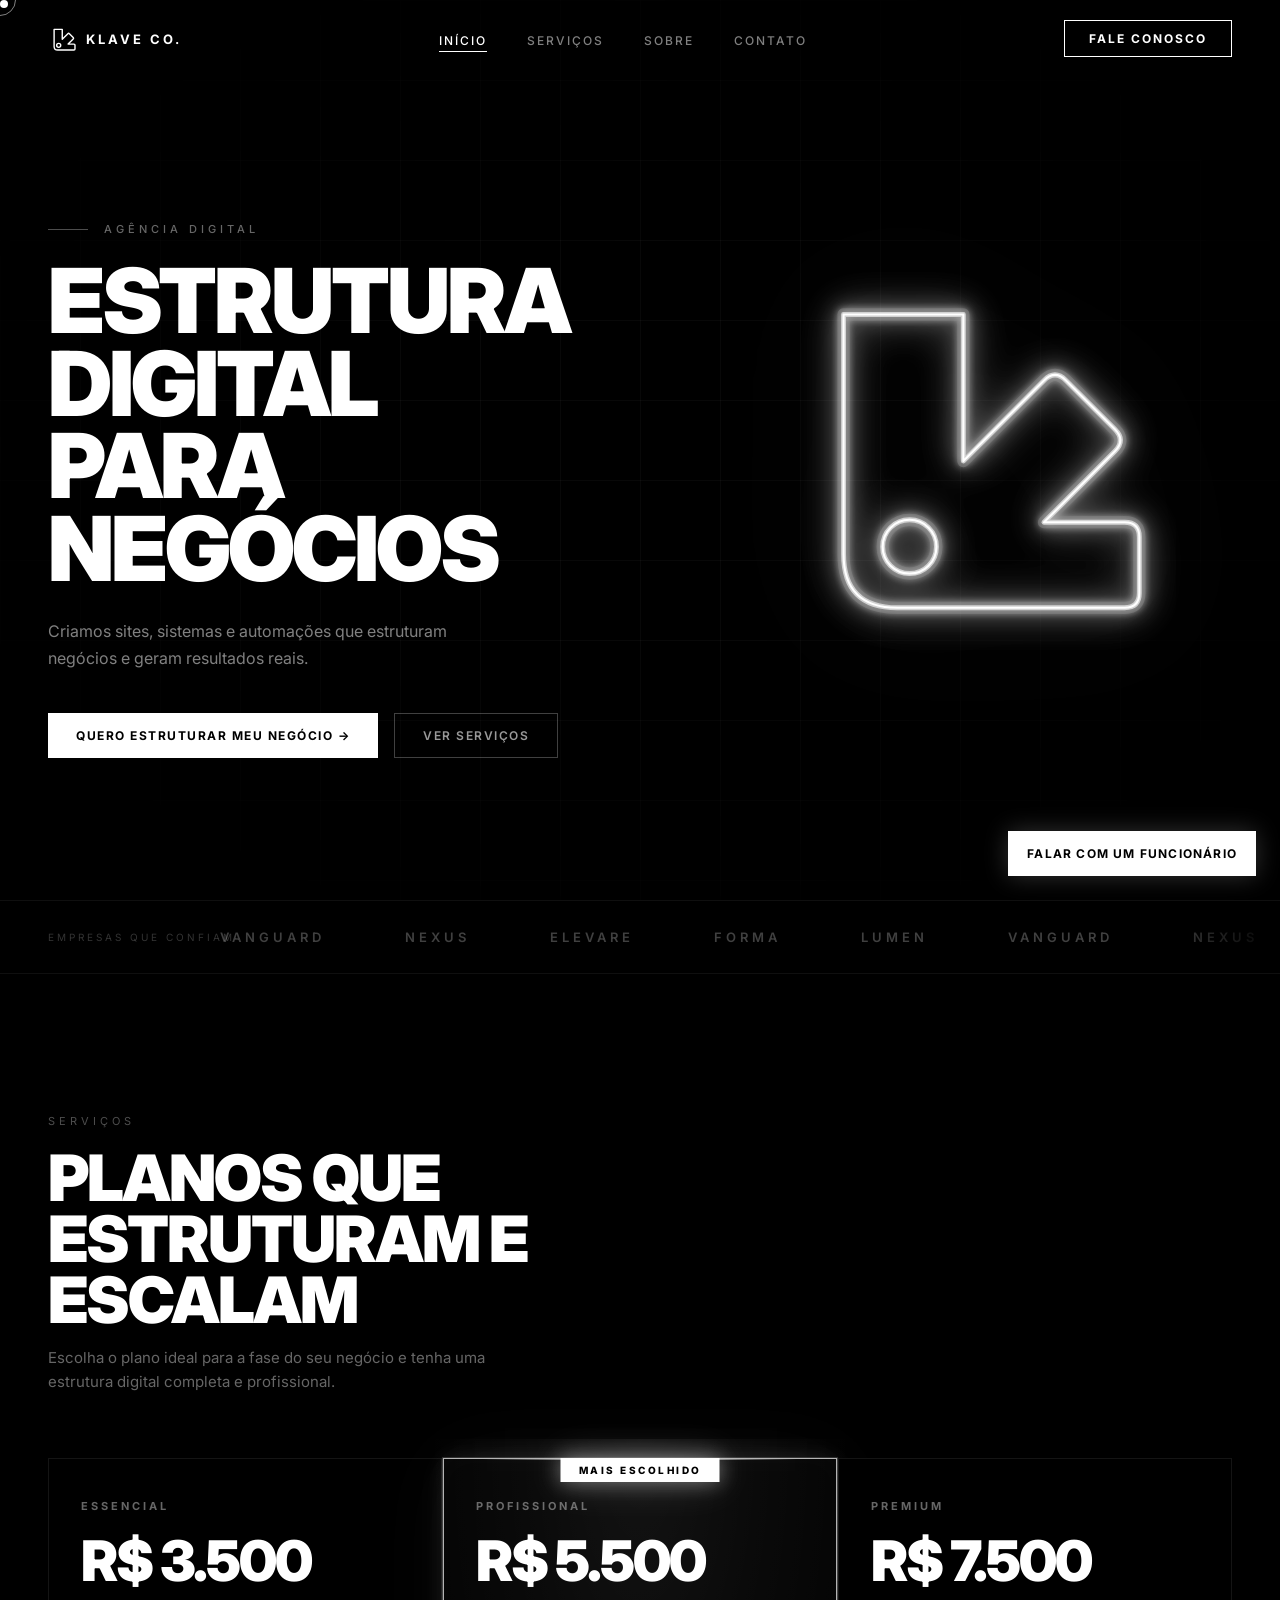
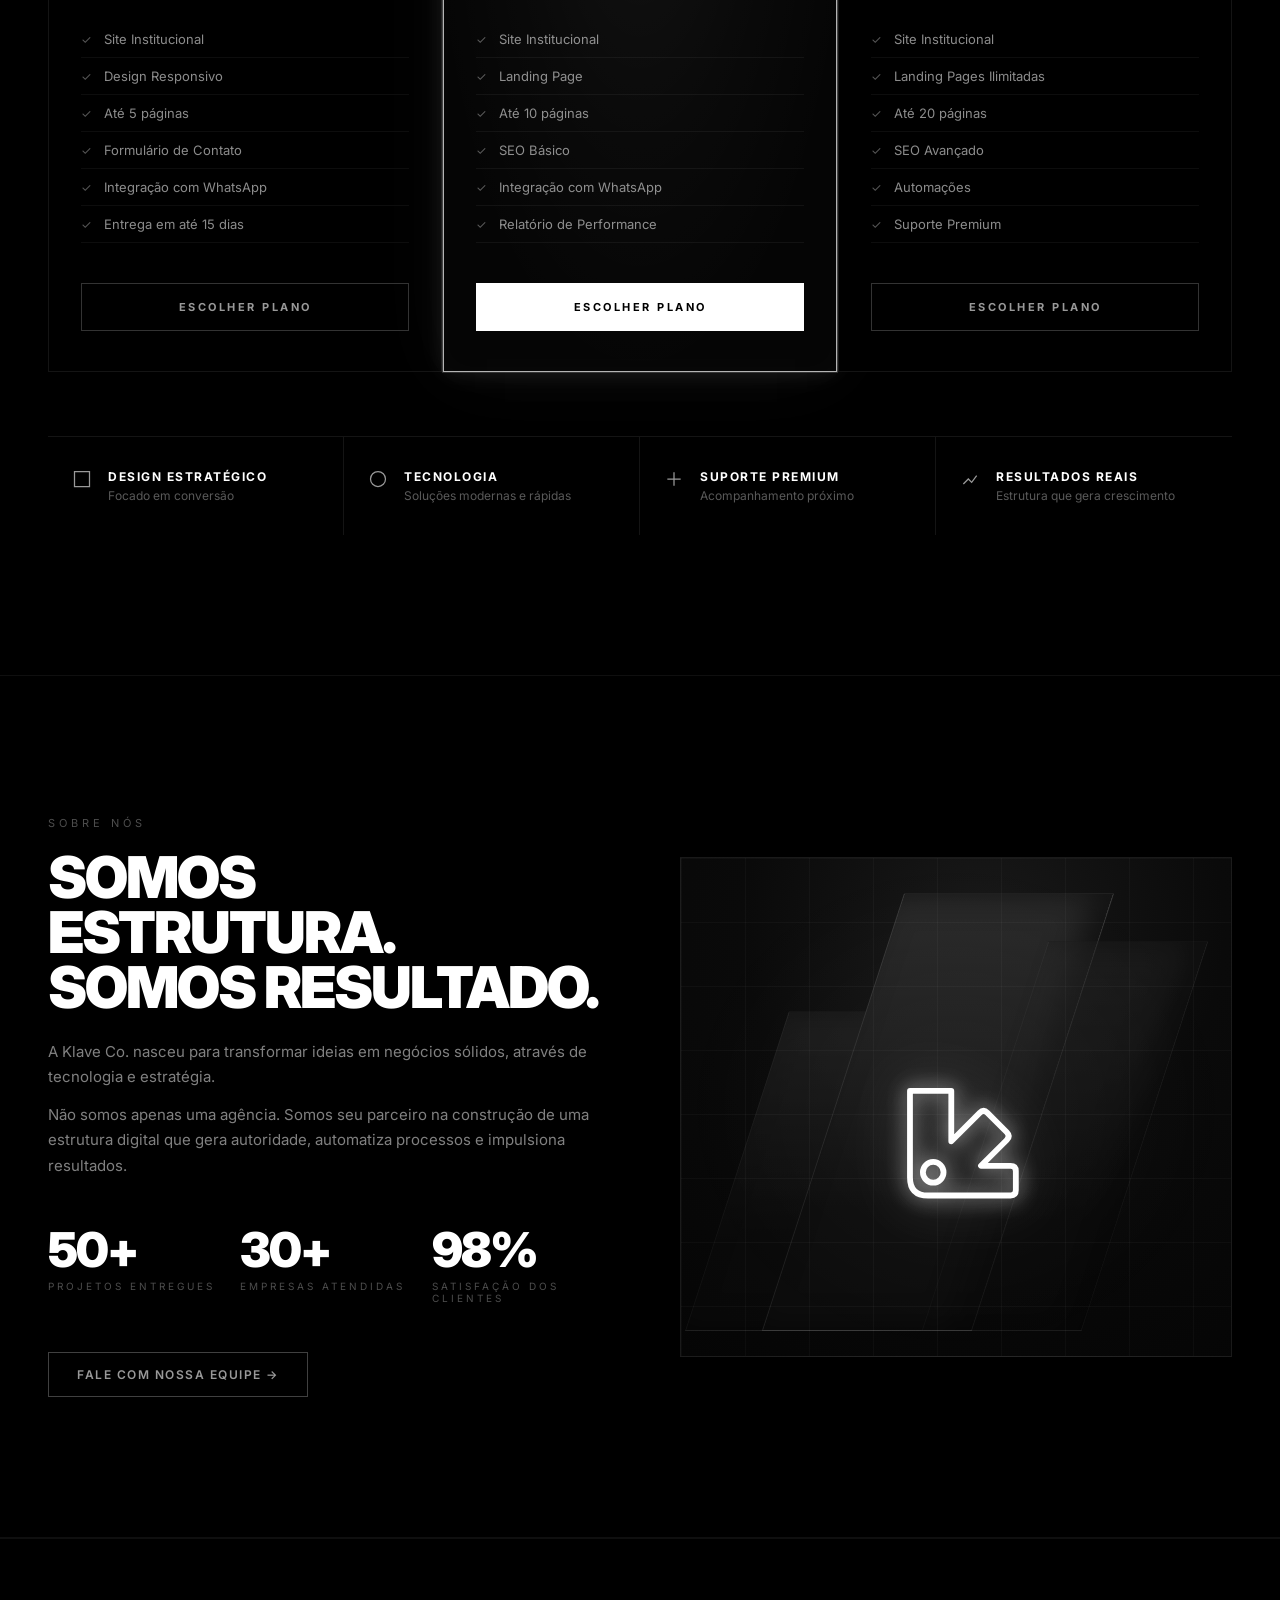
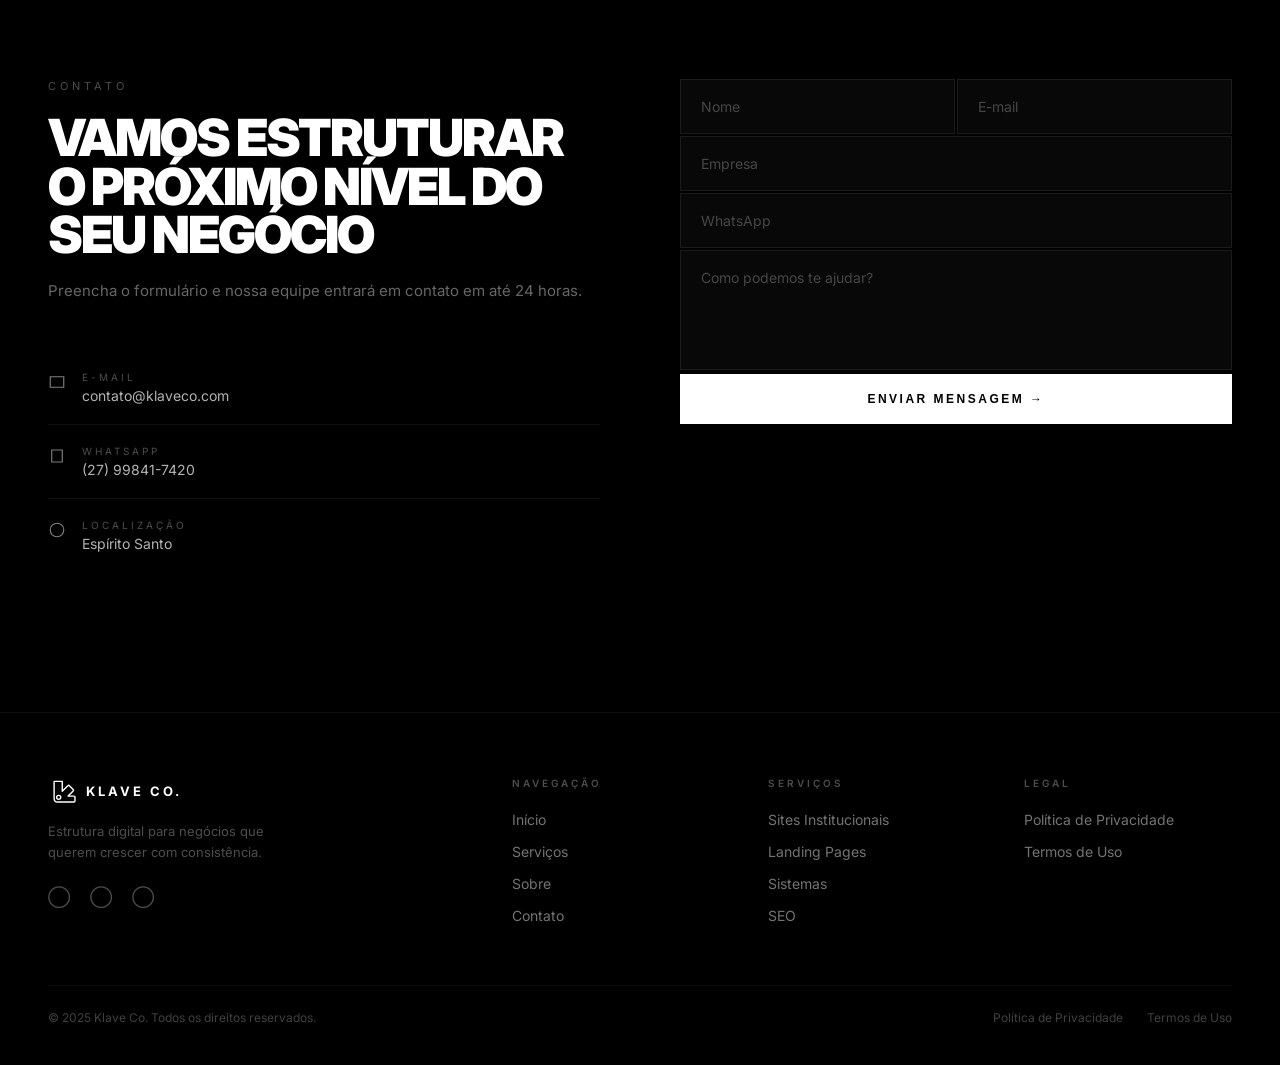
==== index.html @ 2ba4cd3a "feat: conectar formulario para envio real via formsubmit" ====
<!DOCTYPE html>
<html lang="pt-BR">
<head>
  <meta charset="UTF-8">
  <meta name="viewport" content="width=device-width, initial-scale=1.0">
  <title>Klave Co.</title>
  <link rel="preconnect" href="https://fonts.googleapis.com">
  <link rel="preconnect" href="https://fonts.gstatic.com" crossorigin>
  <link href="https://fonts.googleapis.com/css2?family=Inter:wght@400;500;600;700;900&family=Space+Grotesk:wght@400;500;700;900&display=swap" rel="stylesheet">
  <link rel="stylesheet" href="styles.css">
</head>
<body>
  <div class="cursor"></div>
  <div class="cursor-ring"></div>

  <nav>
    <a class="nav-logo" href="#inicio">
      <svg viewBox="0 0 220 220" aria-hidden="true">
        <path d="M48 34 H112 V112 L156 68 Q162 62 168 68 L198 98 Q204 104 198 110 L158 150 H204 Q212 150 212 158 V188 Q212 196 204 196 H76 Q48 196 48 168 Z" fill="none" stroke="currentColor" stroke-width="11" stroke-linejoin="round" stroke-linecap="round"/>
        <circle cx="84" cy="160" r="16" fill="none" stroke="currentColor" stroke-width="11"/>
      </svg>
      <span>KLAVE CO.</span>
    </a>
    <ul class="nav-links">
      <li><a href="#inicio" class="active">INÍCIO</a></li>
      <li><a href="#servicos">SERVIÇOS</a></li>
      <li><a href="#sobre">SOBRE</a></li>
      <li><a href="#contato">CONTATO</a></li>
    </ul>
    <a class="nav-cta" href="#contato">FALE CONOSCO</a>
  </nav>

  <section class="hero" id="inicio">
    <div class="hero-noise"></div>
    <div class="hero-grid"></div>
    <div class="hero-content">
      <div class="hero-left reveal-left">
        <div class="hero-label">
          <span class="label-line"></span>
          AGÊNCIA DIGITAL
        </div>
        <h1 class="hero-headline reveal d1">ESTRUTURA<br>DIGITAL PARA<br>NEGÓCIOS</h1>
        <p class="hero-sub">Criamos sites, sistemas e automações que estruturam negócios e geram resultados reais.</p>
        <div class="hero-btns reveal d2">
          <a href="#contato" class="btn-primary">QUERO ESTRUTURAR MEU NEGÓCIO →</a>
          <a href="#servicos" class="btn-outline">VER SERVIÇOS</a>
        </div>
      </div>
      <div class="hero-graphic reveal-right">
        <svg class="hero-svg" viewBox="0 0 360 400" aria-hidden="true">
          <defs>
            <filter id="glow-strong" x="-50%" y="-50%" width="200%" height="200%">
              <feGaussianBlur in="SourceGraphic" stdDeviation="3" result="blur1"/>
              <feGaussianBlur in="SourceGraphic" stdDeviation="8" result="blur2"/>
              <feGaussianBlur in="SourceGraphic" stdDeviation="16" result="blur3"/>
              <feMerge>
                <feMergeNode in="blur3"/>
                <feMergeNode in="blur2"/>
                <feMergeNode in="blur1"/>
                <feMergeNode in="SourceGraphic"/>
              </feMerge>
            </filter>
            <filter id="glow-soft" x="-50%" y="-50%" width="200%" height="200%">
              <feGaussianBlur in="SourceGraphic" stdDeviation="4" result="blur"/>
              <feMerge>
                <feMergeNode in="blur"/>
                <feMergeNode in="SourceGraphic"/>
              </feMerge>
            </filter>
          </defs>
          <g filter="url(#glow-strong)" opacity="0.35">
            <path d="M88 56 H186 V176 L252 110 Q261 101 270 110 L310 150 Q319 159 310 168 L252 226 H318 Q330 226 330 238 V284 Q330 296 318 296 H132 Q88 296 88 252 Z" fill="none" stroke="white" stroke-width="10" stroke-linejoin="round" stroke-linecap="round"/>
            <circle cx="142" cy="246" r="22" fill="none" stroke="white" stroke-width="10"/>
          </g>
          <g filter="url(#glow-soft)" opacity="0.72">
            <path d="M88 56 H186 V176 L252 110 Q261 101 270 110 L310 150 Q319 159 310 168 L252 226 H318 Q330 226 330 238 V284 Q330 296 318 296 H132 Q88 296 88 252 Z" fill="none" stroke="white" stroke-width="4" stroke-linejoin="round" stroke-linecap="round"/>
            <circle cx="142" cy="246" r="22" fill="none" stroke="white" stroke-width="4"/>
          </g>
          <g opacity="1">
            <path d="M88 56 H186 V176 L252 110 Q261 101 270 110 L310 150 Q319 159 310 168 L252 226 H318 Q330 226 330 238 V284 Q330 296 318 296 H132 Q88 296 88 252 Z" fill="none" stroke="white" stroke-width="1.7" stroke-linejoin="round" stroke-linecap="round"/>
            <circle cx="142" cy="246" r="22" fill="none" stroke="white" stroke-width="1.7"/>
          </g>
        </svg>
      </div>
    </div>
  </section>

  <section class="logos-section">
    <div class="logos-label">Empresas que confiam</div>
    <div class="logos-track">
      <div class="logos-inner">
        <span>VANGUARD</span>
        <span>NEXUS</span>
        <span>Elevare</span>
        <span>FORMA</span>
        <span>LUMEN</span>
        <span>VANGUARD</span>
        <span>NEXUS</span>
        <span>Elevare</span>
        <span>FORMA</span>
        <span>LUMEN</span>
      </div>
    </div>
  </section>

  <section class="plans-section reveal" id="servicos">
    <p class="plans-label">SERVIÇOS</p>
    <h2 class="plans-headline">PLANOS QUE ESTRUTURAM E ESCALAM</h2>
    <p class="plans-sub">Escolha o plano ideal para a fase do seu negócio e tenha uma estrutura digital completa e profissional.</p>

    <div class="plans-grid">
      <article class="plan-card reveal d1">
        <h3 class="plan-name">ESSENCIAL</h3>
        <p class="plan-price">R$ 3.500</p>
        <ul class="plan-features">
          <li>Site Institucional</li>
          <li>Design Responsivo</li>
          <li>Até 5 páginas</li>
          <li>Formulário de Contato</li>
          <li>Integração com WhatsApp</li>
          <li>Entrega em até 15 dias</li>
        </ul>
        <a class="plan-btn" href="#contato">ESCOLHER PLANO</a>
      </article>

      <article class="plan-card featured reveal d2">
        <span class="plan-badge">MAIS ESCOLHIDO</span>
        <h3 class="plan-name">PROFISSIONAL</h3>
        <p class="plan-price">R$ 5.500</p>
        <ul class="plan-features">
          <li>Site Institucional</li>
          <li>Landing Page</li>
          <li>Até 10 páginas</li>
          <li>SEO Básico</li>
          <li>Integração com WhatsApp</li>
          <li>Relatório de Performance</li>
        </ul>
        <a class="plan-btn" href="#contato">ESCOLHER PLANO</a>
      </article>

      <article class="plan-card reveal d3">
        <h3 class="plan-name">PREMIUM</h3>
        <p class="plan-price">R$ 7.500</p>
        <ul class="plan-features">
          <li>Site Institucional</li>
          <li>Landing Pages Ilimitadas</li>
          <li>Até 20 páginas</li>
          <li>SEO Avançado</li>
          <li>Automações</li>
          <li>Suporte Premium</li>
        </ul>
        <a class="plan-btn" href="#contato">ESCOLHER PLANO</a>
      </article>
    </div>

    <div class="differentials">
      <div class="diff-item">
        <svg class="diff-icon" viewBox="0 0 24 24"><path d="M3 3h18v18H3z" fill="none" stroke="white" stroke-width="1.5"/></svg>
        <div><p class="diff-name">DESIGN ESTRATÉGICO</p><p class="diff-sub">Focado em conversão</p></div>
      </div>
      <div class="diff-item">
        <svg class="diff-icon" viewBox="0 0 24 24"><circle cx="12" cy="12" r="9" fill="none" stroke="white" stroke-width="1.5"/></svg>
        <div><p class="diff-name">TECNOLOGIA</p><p class="diff-sub">Soluções modernas e rápidas</p></div>
      </div>
      <div class="diff-item">
        <svg class="diff-icon" viewBox="0 0 24 24"><path d="M4 12h16M12 4v16" fill="none" stroke="white" stroke-width="1.5"/></svg>
        <div><p class="diff-name">SUPORTE PREMIUM</p><p class="diff-sub">Acompanhamento próximo</p></div>
      </div>
      <div class="diff-item">
        <svg class="diff-icon" viewBox="0 0 24 24"><path d="M4 18l6-6 4 4 6-8" fill="none" stroke="white" stroke-width="1.5"/></svg>
        <div><p class="diff-name">RESULTADOS REAIS</p><p class="diff-sub">Estrutura que gera crescimento</p></div>
      </div>
    </div>
  </section>

  <section class="about-section" id="sobre">
    <div class="about-left reveal-left">
      <p class="plans-label">SOBRE NÓS</p>
      <h2 class="about-headline">SOMOS ESTRUTURA. SOMOS RESULTADO.</h2>
      <p class="about-text">A Klave Co. nasceu para transformar ideias em negócios sólidos, através de tecnologia e estratégia.</p>
      <p class="about-text">Não somos apenas uma agência. Somos seu parceiro na construção de uma estrutura digital que gera autoridade, automatiza processos e impulsiona resultados.</p>
      <div class="metrics">
        <div class="metric"><div class="metric-value" id="m1">0+</div><div class="metric-label">PROJETOS ENTREGUES</div></div>
        <div class="metric"><div class="metric-value" id="m2">0+</div><div class="metric-label">EMPRESAS ATENDIDAS</div></div>
        <div class="metric"><div class="metric-value" id="m3">0%</div><div class="metric-label">SATISFAÇÃO DOS CLIENTES</div></div>
      </div>
      <a href="#contato" class="btn-outline">FALE COM NOSSA EQUIPE →</a>
    </div>
    <div class="building-wrap reveal-right">
      <div class="about-reference-visual">
        <div class="tower-left"></div>
        <div class="tower-main"></div>
        <div class="tower-right"></div>
        <svg class="building-logo" viewBox="0 0 220 220" aria-hidden="true">
          <path d="M48 34 H112 V112 L156 68 Q162 62 168 68 L198 98 Q204 104 198 110 L158 150 H204 Q212 150 212 158 V188 Q212 196 204 196 H76 Q48 196 48 168 Z" fill="none" stroke="white" stroke-width="9" stroke-linejoin="round" stroke-linecap="round"/>
          <circle cx="84" cy="160" r="16" fill="none" stroke="white" stroke-width="9"/>
        </svg>
      </div>
    </div>
  </section>

  <section class="contact-section" id="contato">
    <div class="reveal-left">
      <p class="plans-label">CONTATO</p>
      <h2 class="contact-headline">VAMOS ESTRUTURAR O PRÓXIMO NÍVEL DO SEU NEGÓCIO</h2>
      <p class="contact-sub">Preencha o formulário e nossa equipe entrará em contato em até 24 horas.</p>
      <ul class="contact-info">
        <li><svg class="contact-info-icon" viewBox="0 0 24 24"><path d="M3 5h18v14H3z" fill="none" stroke="white" stroke-width="1.5"/></svg><div><p class="contact-info-label">E-MAIL</p><p class="contact-info-value">contato@klaveco.com</p></div></li>
        <li><svg class="contact-info-icon" viewBox="0 0 24 24"><path d="M5 4h14v16H5z" fill="none" stroke="white" stroke-width="1.5"/></svg><div><p class="contact-info-label">WHATSAPP</p><p class="contact-info-value">(27) 99841-7420</p></div></li>
        <li><svg class="contact-info-icon" viewBox="0 0 24 24"><circle cx="12" cy="12" r="9" fill="none" stroke="white" stroke-width="1.5"/></svg><div><p class="contact-info-label">LOCALIZAÇÃO</p><p class="contact-info-value">Espírito Santo</p></div></li>
      </ul>
    </div>
    <form class="contact-form reveal-right" action="https://formsubmit.co/robsondavi508@gmail.com" method="POST">
      <input type="hidden" name="_subject" value="Novo lead - Klave Co.">
      <input type="hidden" name="_template" value="table">
      <input type="hidden" name="_captcha" value="true">
      <input type="hidden" name="_next" value="https://klaveco.online/#contato">
      <div class="form-row">
        <input class="form-input reveal d1" type="text" name="nome" placeholder="Nome" required>
        <input class="form-input reveal d1" type="email" name="email" placeholder="E-mail" required>
      </div>
      <input class="form-input reveal d2" type="text" name="empresa" placeholder="Empresa">
      <input class="form-input reveal d2" type="tel" name="whatsapp" placeholder="WhatsApp" required>
      <textarea class="form-textarea reveal d3" name="mensagem" placeholder="Como podemos te ajudar?" required></textarea>
      <button class="form-submit" type="submit">ENVIAR MENSAGEM →</button>
    </form>
  </section>

  <footer>
    <div class="footer-grid">
      <div>
        <a class="nav-logo" href="#inicio">
          <svg viewBox="0 0 220 220" aria-hidden="true">
            <path d="M48 34 H112 V112 L156 68 Q162 62 168 68 L198 98 Q204 104 198 110 L158 150 H204 Q212 150 212 158 V188 Q212 196 204 196 H76 Q48 196 48 168 Z" fill="none" stroke="currentColor" stroke-width="11" stroke-linejoin="round" stroke-linecap="round"/>
            <circle cx="84" cy="160" r="16" fill="none" stroke="currentColor" stroke-width="11"/>
          </svg>
          <span>KLAVE CO.</span>
        </a>
        <p class="footer-brand-tagline">Estrutura digital para negócios que querem crescer com consistência.</p>
        <div class="footer-social">
          <a href="#" aria-label="Instagram">◯</a>
          <a href="#" aria-label="LinkedIn">◯</a>
          <a href="#" aria-label="WhatsApp">◯</a>
        </div>
      </div>
      <div>
        <h4 class="footer-col-title">NAVEGAÇÃO</h4>
        <ul class="footer-col-links">
          <li><a href="#inicio">Início</a></li>
          <li><a href="#servicos">Serviços</a></li>
          <li><a href="#sobre">Sobre</a></li>
          <li><a href="#contato">Contato</a></li>
        </ul>
      </div>
      <div>
        <h4 class="footer-col-title">SERVIÇOS</h4>
        <ul class="footer-col-links">
          <li><a href="#servicos">Sites Institucionais</a></li>
          <li><a href="#servicos">Landing Pages</a></li>
          <li><a href="#servicos">Sistemas</a></li>
          <li><a href="#servicos">SEO</a></li>
        </ul>
      </div>
      <div>
        <h4 class="footer-col-title">LEGAL</h4>
        <ul class="footer-col-links">
          <li><a href="/privacidade.html">Política de Privacidade</a></li>
          <li><a href="/termos.html">Termos de Uso</a></li>
        </ul>
      </div>
    </div>
    <div class="footer-bottom">
      <p class="footer-copy">© 2025 Klave Co. Todos os direitos reservados.</p>
      <div class="footer-legal">
        <a href="/privacidade.html">Política de Privacidade</a>
        <a href="/termos.html">Termos de Uso</a>
      </div>
    </div>
  </footer>

  <a class="wa-fab" href="https://wa.me/5527998417420?text=Ol%C3%A1%2C+quero+falar+com+um+funcion%C3%A1rio+da+Klave+Co." target="_blank" rel="noopener noreferrer" aria-label="Falar no WhatsApp">
    Falar com um funcionário
  </a>

  <script src="script.js"></script>
</body>
</html>
---- styles.css ----
*, *::before, *::after { box-sizing: border-box; margin: 0; padding: 0; }

:root {
  --black: #000000;
  --white: #ffffff;
  --gray: #888888;
  --gray-dim: rgba(255,255,255,0.08);
  --gray-border: rgba(255,255,255,0.1);
  --font: "Inter", -apple-system, sans-serif;
}

html { scroll-behavior: smooth; }

body {
  background: var(--black);
  color: var(--white);
  font-family: var(--font);
  overflow-x: hidden;
  cursor: none;
}

.cursor {
  width: 8px; height: 8px;
  background: white;
  border-radius: 50%;
  position: fixed;
  pointer-events: none;
  z-index: 99999;
  transition: transform 0.1s ease;
  mix-blend-mode: difference;
}
.cursor-ring {
  width: 32px; height: 32px;
  border: 1px solid rgba(255,255,255,0.5);
  border-radius: 50%;
  position: fixed;
  pointer-events: none;
  z-index: 99998;
  transition: transform 0.15s ease, width 0.2s ease, height 0.2s ease;
  transform: translate(-50%, -50%);
}
body:hover .cursor-ring--hover {
  width: 48px; height: 48px;
}

::selection { background: white; color: black; }
::-webkit-scrollbar { width: 2px; }
::-webkit-scrollbar-track { background: black; }
::-webkit-scrollbar-thumb { background: rgba(255,255,255,0.2); }

.reveal {
  opacity: 0;
  transform: translateY(32px);
  transition: opacity 0.8s cubic-bezier(0.16,1,0.3,1), transform 0.8s cubic-bezier(0.16,1,0.3,1);
}
.reveal.visible { opacity: 1; transform: translateY(0); }
.reveal-left { opacity: 0; transform: translateX(-40px); transition: opacity 0.8s cubic-bezier(0.16,1,0.3,1), transform 0.8s cubic-bezier(0.16,1,0.3,1); }
.reveal-left.visible { opacity: 1; transform: translateX(0); }
.reveal-right { opacity: 0; transform: translateX(40px); transition: opacity 0.8s cubic-bezier(0.16,1,0.3,1), transform 0.8s cubic-bezier(0.16,1,0.3,1); }
.reveal-right.visible { opacity: 1; transform: translateX(0); }
.d1 { transition-delay: 0.1s; }
.d2 { transition-delay: 0.2s; }
.d3 { transition-delay: 0.3s; }
.d4 { transition-delay: 0.4s; }

nav {
  position: fixed; top: 0; left: 0; right: 0; z-index: 1000;
  display: flex; justify-content: space-between; align-items: center;
  padding: 20px 48px;
  transition: background 0.4s ease, backdrop-filter 0.4s ease, border-bottom 0.4s ease;
}
nav.scrolled {
  background: rgba(0,0,0,0.88);
  backdrop-filter: blur(16px);
  -webkit-backdrop-filter: blur(16px);
  border-bottom: 1px solid rgba(255,255,255,0.06);
}
.nav-logo {
  display: flex; align-items: center; gap: 10px;
  font-size: 13px; font-weight: 700; letter-spacing: 3px;
  text-decoration: none; color: white;
}
.nav-logo svg { width: 28px; height: 28px; }
.nav-links { display: flex; gap: 40px; list-style: none; }
.nav-links a {
  font-size: 12px; font-weight: 500; letter-spacing: 2px;
  color: rgba(255,255,255,0.5); text-decoration: none; text-transform: uppercase;
  transition: color 0.2s; position: relative;
}
.nav-links a::after {
  content: ""; position: absolute; bottom: -4px; left: 0; right: 0;
  height: 1px; background: white; transform: scaleX(0);
  transition: transform 0.3s cubic-bezier(0.16,1,0.3,1);
}
.nav-links a:hover, .nav-links a.active { color: white; }
.nav-links a:hover::after, .nav-links a.active::after { transform: scaleX(1); }
.nav-cta {
  border: 1px solid white; background: transparent; color: white;
  padding: 10px 24px; font-size: 12px; font-weight: 700; letter-spacing: 2px;
  text-transform: uppercase; cursor: none; text-decoration: none;
  transition: background 0.2s ease, color 0.2s ease;
}
.nav-cta:hover { background: white; color: black; }

.hero {
  min-height: 100vh; position: relative; overflow: hidden;
  display: flex; align-items: center;
  padding: 160px 48px 80px;
}
.hero-noise {
  display: none;
}
.hero-grid {
  position: absolute; inset: 0; pointer-events: none;
  background-image: linear-gradient(rgba(255,255,255,0.03) 1px, transparent 1px),
                    linear-gradient(90deg, rgba(255,255,255,0.03) 1px, transparent 1px);
  background-size: 80px 80px;
  mask-image: radial-gradient(ellipse at center, black 30%, transparent 80%);
}
.hero-content {
  display: grid; grid-template-columns: 1fr 1fr; gap: 80px;
  align-items: center; max-width: 1200px; margin: 0 auto; width: 100%;
}
.hero-label {
  display: flex; align-items: center; gap: 16px;
  font-size: 11px; letter-spacing: 4px; color: rgba(255,255,255,0.4);
  font-weight: 500; margin-bottom: 24px; text-transform: uppercase;
}
.label-line { width: 40px; height: 1px; background: rgba(255,255,255,0.3); }
.hero-headline {
  font-size: clamp(56px, 7vw, 96px); font-weight: 900;
  letter-spacing: -3px; line-height: 0.92; text-transform: uppercase;
  color: white;
}
.hero-headline:hover {
  animation: glitch 0.3s ease;
}
@keyframes glitch {
  0%   { transform: translate(0); }
  20%  { transform: translate(-2px, 1px); filter: blur(0.5px); }
  40%  { transform: translate(2px, -1px); }
  60%  { transform: translate(-1px, 0); filter: blur(0); }
  80%  { transform: translate(1px, 1px); }
  100% { transform: translate(0); }
}
.hero-sub {
  font-size: 16px; color: rgba(255,255,255,0.5);
  max-width: 400px; line-height: 1.7; margin-top: 28px;
}
.hero-btns { display: flex; gap: 16px; margin-top: 40px; flex-wrap: wrap; }
.btn-primary {
  background: white; color: black; border: none;
  padding: 14px 28px; font-size: 12px; font-weight: 700;
  letter-spacing: 1.5px; text-transform: uppercase; cursor: none;
  text-decoration: none; display: inline-flex; align-items: center; gap: 8px;
  transition: background 0.2s, transform 0.2s;
}
.btn-primary:hover { background: #e8e8e8; transform: translateY(-1px); }
.btn-outline {
  background: transparent; color: rgba(255,255,255,0.6);
  border: 1px solid rgba(255,255,255,0.25);
  padding: 14px 28px; font-size: 12px; font-weight: 600;
  letter-spacing: 1.5px; text-transform: uppercase; cursor: none;
  text-decoration: none; display: inline-flex; align-items: center;
  transition: border-color 0.2s, color 0.2s;
}
.btn-outline:hover { border-color: white; color: white; }
.hero-graphic { display: flex; justify-content: center; align-items: center; }
.hero-svg {
  width: 100%; max-width: 440px;
  filter: drop-shadow(0 0 20px rgba(255,255,255,0.15))
          drop-shadow(0 0 60px rgba(255,255,255,0.06));
  animation: float 5s ease-in-out infinite;
}
@keyframes float {
  0%,100% { transform: translateY(0); }
  50% { transform: translateY(-14px); }
}

.logos-section {
  border-top: 1px solid rgba(255,255,255,0.06);
  border-bottom: 1px solid rgba(255,255,255,0.06);
  padding: 28px 0; overflow: hidden; position: relative;
}
.logos-section::before, .logos-section::after {
  content: ""; position: absolute; top: 0; bottom: 0; width: 120px; z-index: 2;
  pointer-events: none;
}
.logos-section::before { left: 0; background: linear-gradient(to right, black, transparent); }
.logos-section::after { right: 0; background: linear-gradient(to left, black, transparent); }
.logos-label {
  position: absolute; left: 48px; top: 50%; transform: translateY(-50%);
  font-size: 10px; letter-spacing: 3px; color: rgba(255,255,255,0.2);
  text-transform: uppercase; z-index: 3;
}
.logos-track { display: flex; align-items: center; margin-left: 220px; }
.logos-inner {
  display: flex; gap: 80px; align-items: center;
  animation: logos-scroll 24s linear infinite; width: max-content;
}
.logos-inner span {
  font-size: 13px; font-weight: 600; letter-spacing: 4px;
  color: rgba(255,255,255,0.25); white-space: nowrap; text-transform: uppercase;
  transition: color 0.3s;
}
.logos-inner span:hover { color: rgba(255,255,255,0.6); }
@keyframes logos-scroll {
  0% { transform: translateX(0); }
  100% { transform: translateX(-50%); }
}

.plans-section { padding: 140px 48px; }
.plans-label {
  font-size: 11px; letter-spacing: 4px; color: rgba(255,255,255,0.3);
  text-transform: uppercase; margin-bottom: 20px;
}
.plans-headline {
  font-size: clamp(40px, 5vw, 72px); font-weight: 900;
  letter-spacing: -2px; line-height: 0.95; text-transform: uppercase;
  max-width: 560px; margin-bottom: 16px;
}
.plans-sub { font-size: 15px; color: rgba(255,255,255,0.4); max-width: 440px; line-height: 1.6; margin-bottom: 64px; }
.plans-grid { display: grid; grid-template-columns: repeat(3, 1fr); gap: 1px; background: rgba(255,255,255,0.08); }

.plan-card {
  background: #000; padding: 40px 32px;
  position: relative; transition: background 0.3s;
  border: 1px solid rgba(255,255,255,0.08);
}
.plan-card:hover { background: #060606; }
.plan-card.featured {
  position: relative;
  border: 1px solid rgba(255,255,255,0.7);
  background: #050505;
  box-shadow:
    0 0 0 1px rgba(255,255,255,0.15),
    0 0 20px rgba(255,255,255,0.08),
    0 0 40px rgba(255,255,255,0.05),
    0 0 80px rgba(255,255,255,0.03),
    inset 0 0 30px rgba(255,255,255,0.02);
}
.plan-card.featured::before {
  content: "";
  position: absolute;
  inset: -20px;
  background: radial-gradient(
    ellipse at 50% 0%,
    rgba(255,255,255,0.06) 0%,
    rgba(255,255,255,0.02) 40%,
    transparent 70%
  );
  z-index: -1;
  pointer-events: none;
}
.plan-card.featured::after {
  content: "";
  position: absolute;
  top: 0;
  left: 10%;
  right: 10%;
  height: 1px;
  background: linear-gradient(
    90deg,
    transparent 0%,
    rgba(255,255,255,0.6) 30%,
    rgba(255,255,255,0.9) 50%,
    rgba(255,255,255,0.6) 70%,
    transparent 100%
  );
  animation: shimmer-top 3s ease-in-out infinite;
}
@keyframes shimmer-top {
  0%, 100% { opacity: 0.6; }
  50% { opacity: 1; }
}
.plan-card.featured .plan-badge {
  position: absolute; top: -1px; left: 50%;
  transform: translateX(-50%);
  background: white; color: black;
  font-size: 10px; font-weight: 800; letter-spacing: 2.5px;
  padding: 6px 18px; white-space: nowrap;
  box-shadow: 0 0 20px rgba(255,255,255,0.4), 0 0 40px rgba(255,255,255,0.2);
}
.plan-card.featured:hover {
  box-shadow:
    0 0 0 1px rgba(255,255,255,0.85),
    0 0 30px rgba(255,255,255,0.12),
    0 0 60px rgba(255,255,255,0.08),
    0 0 100px rgba(255,255,255,0.04),
    inset 0 0 40px rgba(255,255,255,0.03);
  transition: box-shadow 0.4s ease;
}

.plan-name {
  font-size: 11px; letter-spacing: 3px; color: rgba(255,255,255,0.4);
  text-transform: uppercase; margin-bottom: 20px;
}
.plan-price {
  font-size: 56px; font-weight: 900; letter-spacing: -2px;
  color: white; margin-bottom: 32px; line-height: 1;
}
.plan-price span { font-size: 20px; font-weight: 400; letter-spacing: 0; }
.plan-features { list-style: none; margin-bottom: 40px; }
.plan-features li {
  display: flex; align-items: center; gap: 12px;
  font-size: 13px; color: rgba(255,255,255,0.55);
  padding: 10px 0; border-bottom: 1px solid rgba(255,255,255,0.05);
}
.plan-features li::before {
  content: "✓"; color: rgba(255,255,255,0.35); font-size: 12px; flex-shrink: 0;
}
.plan-btn {
  display: block; width: 100%; padding: 16px;
  border: 1px solid rgba(255,255,255,0.2); background: transparent;
  color: rgba(255,255,255,0.6); font-size: 11px; font-weight: 700;
  letter-spacing: 2.5px; text-transform: uppercase; cursor: none;
  text-align: center; text-decoration: none;
  transition: background 0.2s, color 0.2s, border-color 0.2s;
}
.plan-btn:hover { background: white; color: black; border-color: white; }
.plan-card.featured .plan-btn {
  background: white; color: black; border-color: white;
}
.plan-card.featured .plan-btn:hover { background: #e8e8e8; }

.differentials {
  display: grid; grid-template-columns: repeat(4, 1fr);
  border-top: 1px solid rgba(255,255,255,0.08);
  margin-top: 64px;
}
.diff-item {
  padding: 32px 24px; border-right: 1px solid rgba(255,255,255,0.08);
  display: flex; align-items: flex-start; gap: 16px;
}
.diff-item:last-child { border-right: none; }
.diff-icon { width: 20px; height: 20px; flex-shrink: 0; opacity: 0.6; }
.diff-name { font-size: 12px; font-weight: 700; letter-spacing: 1.5px; color: white; margin-bottom: 4px; }
.diff-sub { font-size: 12px; color: rgba(255,255,255,0.35); }

.about-section {
  padding: 140px 48px;
  display: grid; grid-template-columns: 1fr 1fr; gap: 80px; align-items: center;
  border-top: 1px solid rgba(255,255,255,0.06);
  border-bottom: 1px solid rgba(255,255,255,0.06);
}
.about-headline {
  font-size: clamp(36px, 4.5vw, 60px); font-weight: 900;
  letter-spacing: -2px; line-height: 0.95; text-transform: uppercase;
  margin-bottom: 24px;
}
.about-text { font-size: 15px; color: rgba(255,255,255,0.5); line-height: 1.7; margin-bottom: 12px; }
.metrics { display: grid; grid-template-columns: repeat(3,1fr); gap: 24px; margin: 48px 0; }
.metric-value {
  font-size: 48px; font-weight: 900; letter-spacing: -2px; color: white;
  line-height: 1;
}
.metric-label {
  font-size: 10px; letter-spacing: 3px; color: rgba(255,255,255,0.3);
  text-transform: uppercase; margin-top: 6px;
}

.building-wrap {
  height: 500px;
  position: relative;
  overflow: hidden;
  background: radial-gradient(circle at 55% 14%, #191919 0%, #0a0a0a 46%, #050505 100%);
  border: 1px solid rgba(255,255,255,0.08);
  display: flex;
  align-items: center;
  justify-content: center;
}
.about-reference-visual{
  position:relative;
  width:410px;
  height:420px;
  animation:fadeTower 1s ease-out both;
}
@keyframes fadeTower{
  from{opacity:0;transform:translateY(14px)}
  to{opacity:1;transform:translateY(0)}
}
.tower-left,.tower-main,.tower-right{
  position:absolute;
  bottom:-14px;
  background:linear-gradient(180deg,#2a2a2a 0%, #0d0d0d 72%);
  transform:skewX(-18deg);
  box-shadow:inset -18px 0 30px rgba(0,0,0,.55);
}
.tower-main{
  right:118px;
  width:210px;
  height:438px;
  border:1px solid rgba(255,255,255,.08);
}
.tower-left{
  right:274px;
  width:150px;
  height:320px;
  opacity:.55;
  border:1px solid rgba(255,255,255,.06);
}
.tower-right{
  right:16px;
  width:160px;
  height:390px;
  opacity:.45;
  border:1px solid rgba(255,255,255,.06);
}
.building-logo {
  position: absolute;
  width: 142px;
  height: 142px;
  right: 140px;
  bottom: 106px;
  color: #fff;
  filter: drop-shadow(0 0 10px rgba(255,255,255,.7)) drop-shadow(0 0 30px rgba(255,255,255,.24));
}

.building-wrap::after {
  content: "";
  position: absolute; inset: 0;
  background:
    linear-gradient(rgba(255,255,255,0.03) 1px, transparent 1px),
    linear-gradient(90deg, rgba(255,255,255,0.03) 1px, transparent 1px),
    radial-gradient(ellipse at center, rgba(255,255,255,0.04) 0%, transparent 70%);
  background-size: 64px 64px, 64px 64px, auto;
  pointer-events: none;
}

.contact-section {
  padding: 140px 48px;
  display: grid; grid-template-columns: 1fr 1fr; gap: 80px;
  border-top: 1px solid rgba(255,255,255,0.06);
}
.contact-headline {
  font-size: clamp(32px, 4vw, 52px); font-weight: 900;
  letter-spacing: -2px; line-height: 0.95; text-transform: uppercase;
  margin-bottom: 20px;
}
.contact-sub { font-size: 15px; color: rgba(255,255,255,0.4); margin-bottom: 48px; line-height: 1.6; }
.contact-info { list-style: none; }
.contact-info li {
  display: flex; align-items: flex-start; gap: 16px;
  padding: 20px 0; border-bottom: 1px solid rgba(255,255,255,0.06);
}
.contact-info li:last-child { border-bottom: none; }
.contact-info-icon { width: 18px; height: 18px; flex-shrink: 0; opacity: 0.5; margin-top: 2px; }
.contact-info-label { font-size: 10px; letter-spacing: 3px; color: rgba(255,255,255,0.3); text-transform: uppercase; margin-bottom: 4px; }
.contact-info-value { font-size: 14px; color: rgba(255,255,255,0.7); }

.contact-form { display: flex; flex-direction: column; gap: 2px; }
.form-row { display: grid; grid-template-columns: 1fr 1fr; gap: 2px; }
.form-input, .form-textarea {
  background: rgba(255,255,255,0.03); border: 1px solid rgba(255,255,255,0.08);
  color: white; font-family: inherit; font-size: 14px;
  padding: 18px 20px; outline: none; width: 100%;
  transition: border-color 0.2s, background 0.2s;
  appearance: none; -webkit-appearance: none;
}
.form-input::placeholder, .form-textarea::placeholder { color: rgba(255,255,255,0.25); }
.form-input:focus, .form-textarea:focus {
  border-color: rgba(255,255,255,0.35); background: rgba(255,255,255,0.05);
}
.form-textarea { min-height: 120px; resize: none; }
.form-submit {
  background: white; color: black; border: none;
  padding: 18px 32px; font-size: 12px; font-weight: 800;
  letter-spacing: 2.5px; text-transform: uppercase; cursor: none;
  width: 100%; display: flex; align-items: center; justify-content: center; gap: 8px;
  transition: background 0.2s; margin-top: 2px;
}
.form-submit:hover { background: #e8e8e8; }
.form-submit:active { transform: scale(0.99); }

footer {
  border-top: 1px solid rgba(255,255,255,0.06);
  padding: 64px 48px 40px;
}
.footer-grid {
  display: grid; grid-template-columns: 2fr 1fr 1fr 1fr; gap: 48px; margin-bottom: 48px;
}
.footer-brand-tagline {
  font-size: 13px; color: rgba(255,255,255,0.3);
  line-height: 1.6; max-width: 220px; margin: 16px 0 24px;
}
.footer-social { display: flex; gap: 20px; }
.footer-social a { color: rgba(255,255,255,0.3); transition: color 0.2s; text-decoration:none; }
.footer-social a:hover { color: rgba(255,255,255,0.8); }
.footer-col-title {
  font-size: 10px; letter-spacing: 3px; color: rgba(255,255,255,0.3);
  text-transform: uppercase; margin-bottom: 20px; font-weight: 600;
}
.footer-col-links { list-style: none; }
.footer-col-links li { margin-bottom: 12px; }
.footer-col-links a {
  font-size: 14px; color: rgba(255,255,255,0.45);
  text-decoration: none; transition: color 0.2s;
}
.footer-col-links a:hover { color: rgba(255,255,255,0.8); }
.footer-bottom {
  border-top: 1px solid rgba(255,255,255,0.05);
  padding-top: 24px; display: flex; justify-content: space-between; align-items: center;
}
.footer-copy { font-size: 12px; color: rgba(255,255,255,0.25); }
.footer-legal { display: flex; gap: 24px; }
.footer-legal a { font-size: 12px; color: rgba(255,255,255,0.25); text-decoration: none; }
.footer-legal a:hover { color: rgba(255,255,255,0.5); }

@media (max-width: 768px) {
  body { cursor: auto; }
  .cursor, .cursor-ring { display:none; }
  nav { padding: 16px 24px; }
  .nav-links { display: none; }
  .hero { padding: 120px 24px 60px; }
  .hero-content { grid-template-columns: 1fr; }
  .hero-graphic { display: none; }
  .hero-headline { font-size: 52px; letter-spacing: -2px; }
  .plans-section, .about-section, .contact-section { padding: 80px 24px; }
  .plans-grid { grid-template-columns: 1fr; }
  .about-section, .contact-section { grid-template-columns: 1fr; }
  .about-reference-visual{width:320px;height:340px}
  .tower-main{width:170px;height:350px;right:90px}
  .tower-left{width:120px;height:255px;right:220px}
  .tower-right{width:125px;height:300px;right:8px}
  .building-logo{width:120px;height:120px;right:102px;bottom:76px}
  .differentials { grid-template-columns: repeat(2,1fr); }
  .footer-grid { grid-template-columns: 1fr 1fr; gap: 32px; }
  .form-row { grid-template-columns: 1fr; }
  .logos-track { margin-left: 0; }
  .logos-label { display: none; }
}

.wa-fab{
  position:fixed;
  right:24px;
  bottom:24px;
  z-index:1200;
  padding:14px 18px;
  background:#fff;
  color:#000;
  text-decoration:none;
  font-size:12px;
  font-weight:700;
  letter-spacing:1.2px;
  border:1px solid #fff;
  text-transform:uppercase;
  box-shadow:0 0 24px rgba(255,255,255,.2);
  transition:.2s ease;
  animation:waPulse 2.4s ease-in-out infinite;
}
.wa-fab:hover{
  background:#eaeaea;
  transform:translateY(-2px);
  animation:none;
}
@keyframes waPulse{
  0%,100%{box-shadow:0 0 0 0 rgba(255,255,255,.3),0 0 24px rgba(255,255,255,.2)}
  50%{box-shadow:0 0 0 8px rgba(255,255,255,0),0 0 30px rgba(255,255,255,.28)}
}
@media (max-width:768px){
  .wa-fab{
    right:14px;
    bottom:14px;
    padding:12px 14px;
    font-size:11px;
  }
}
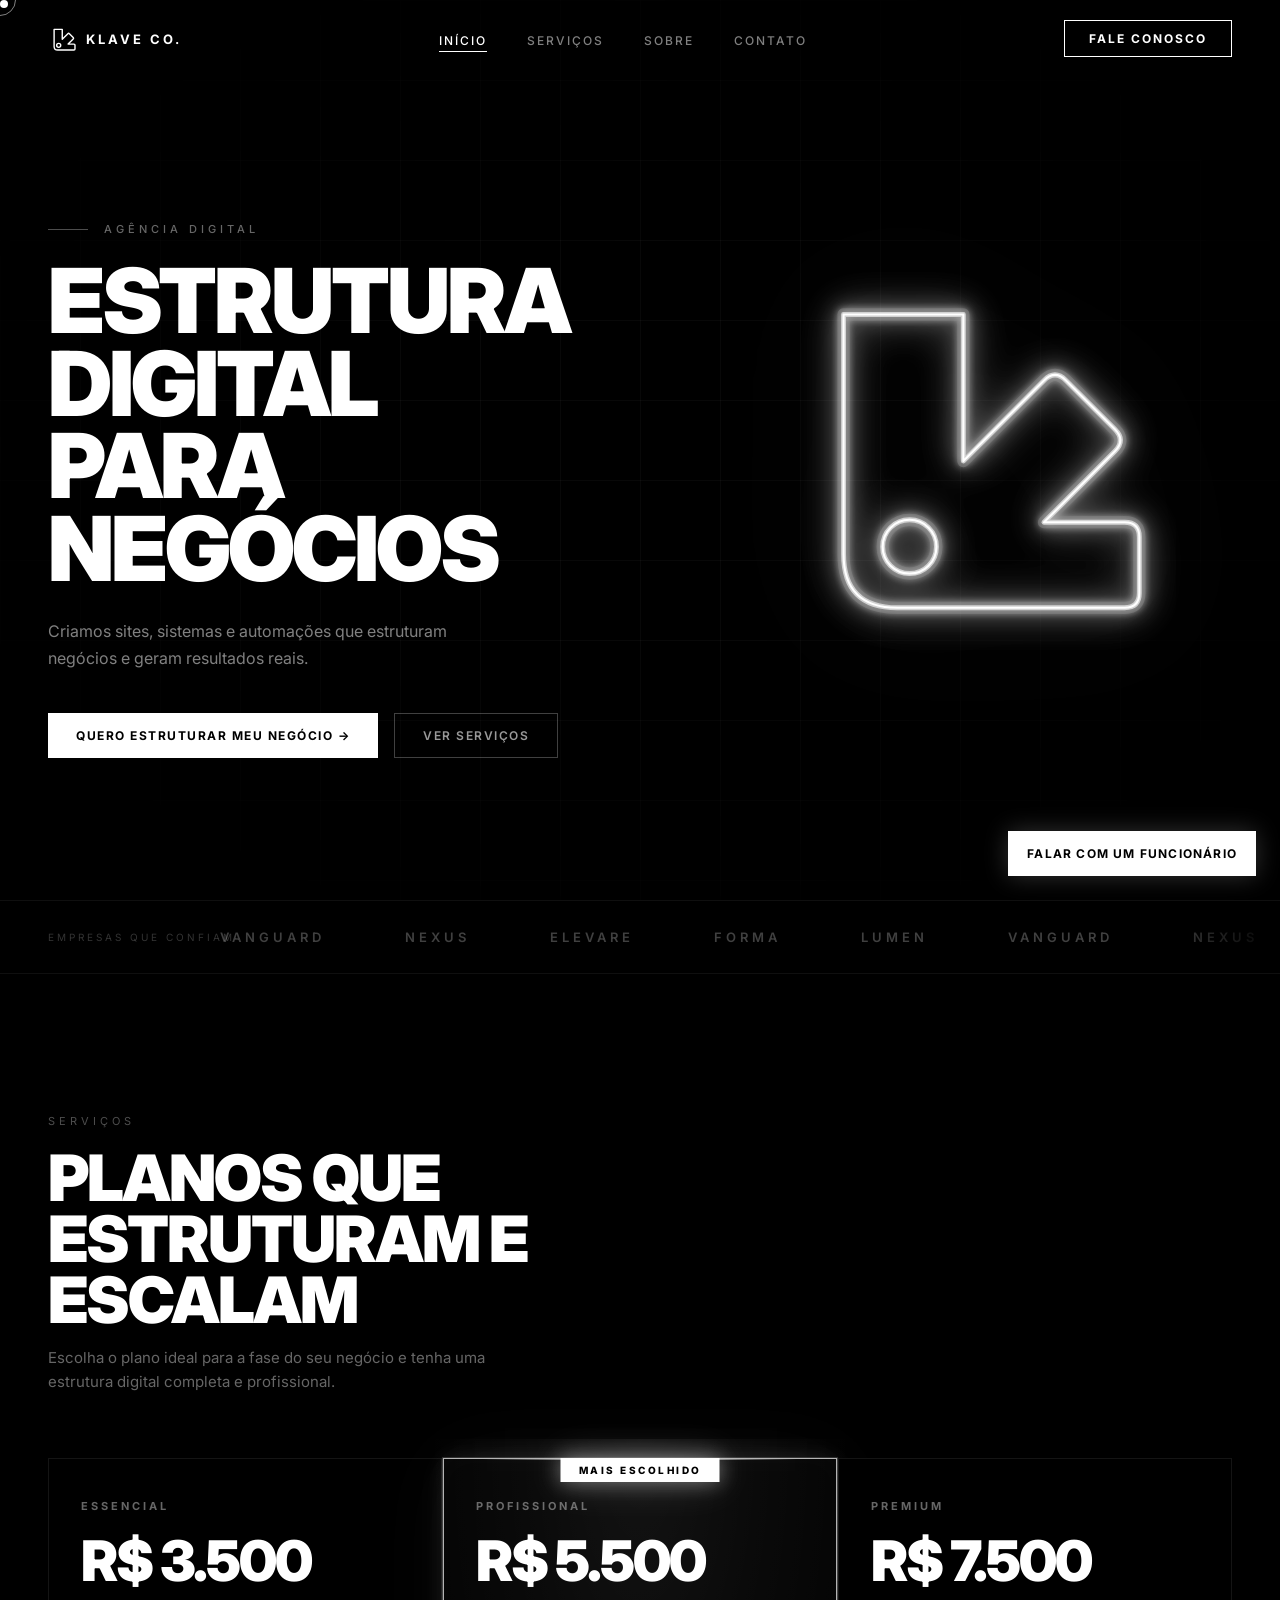
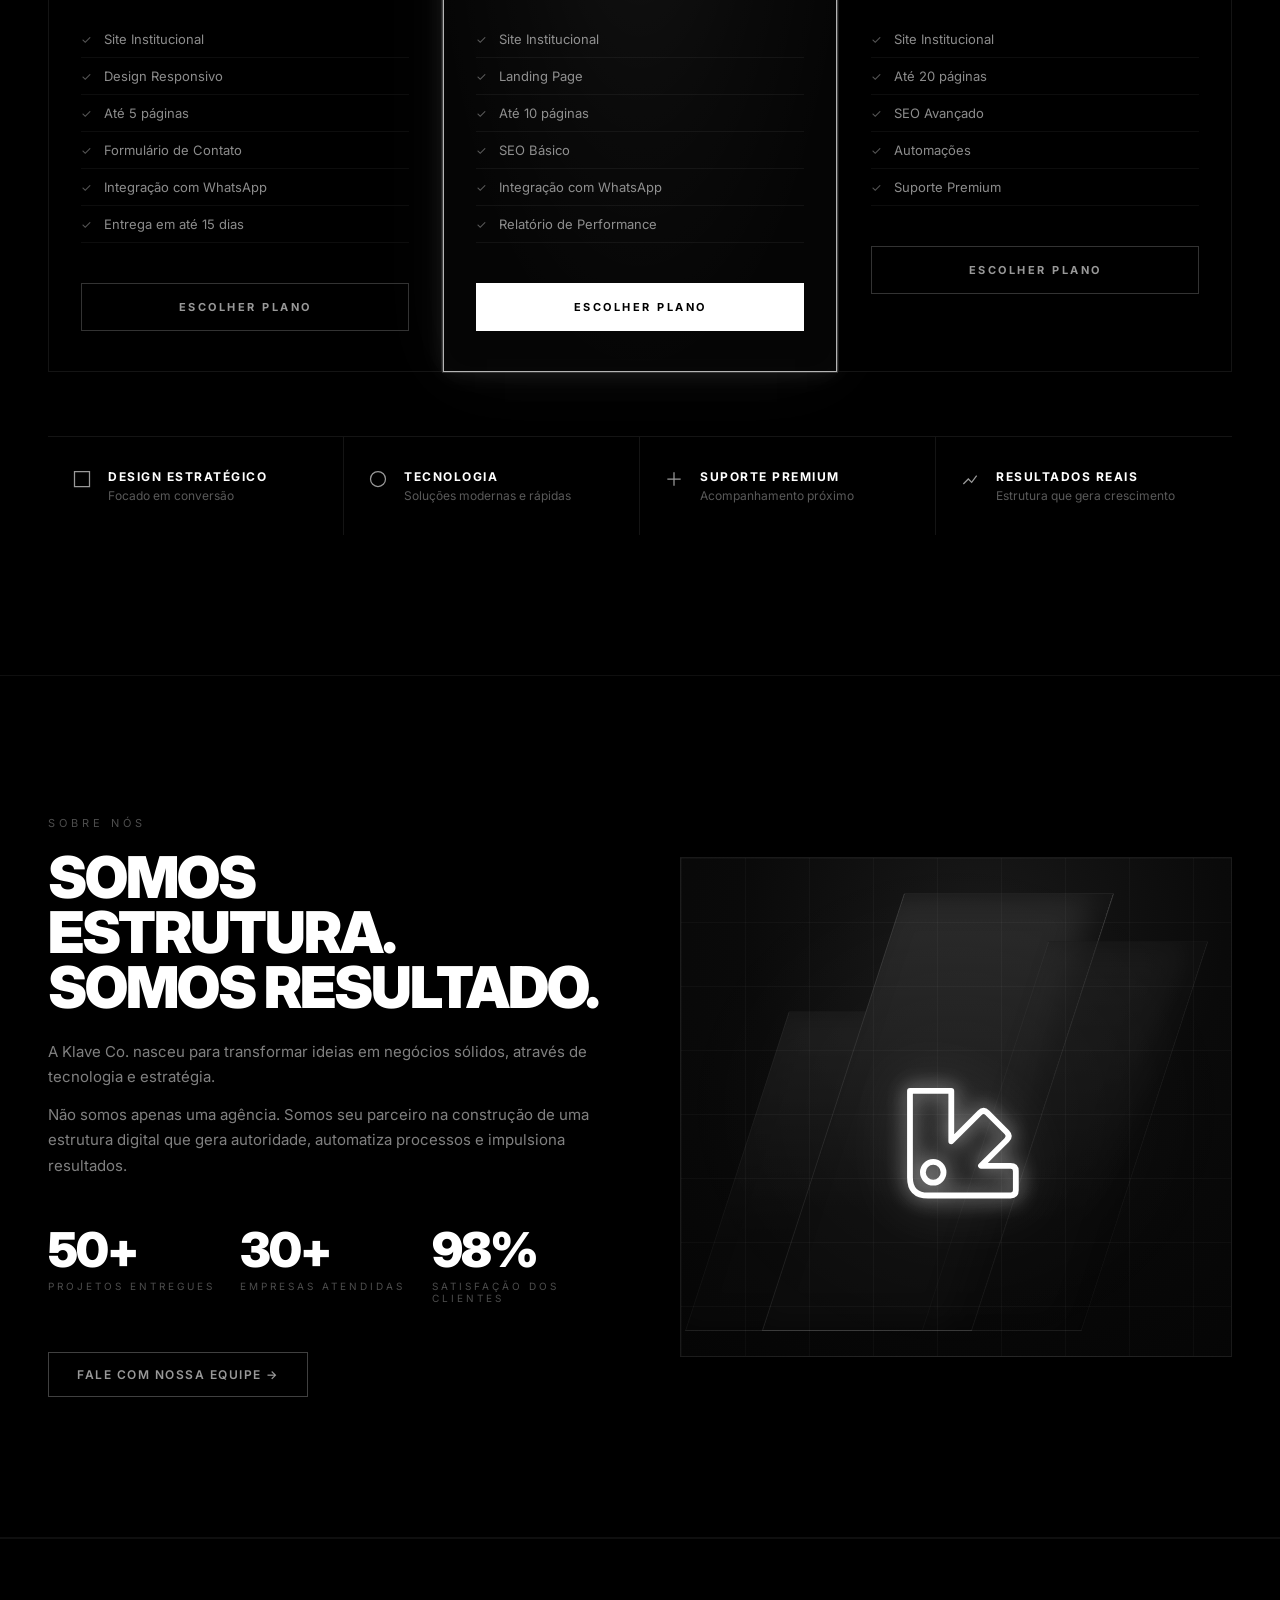
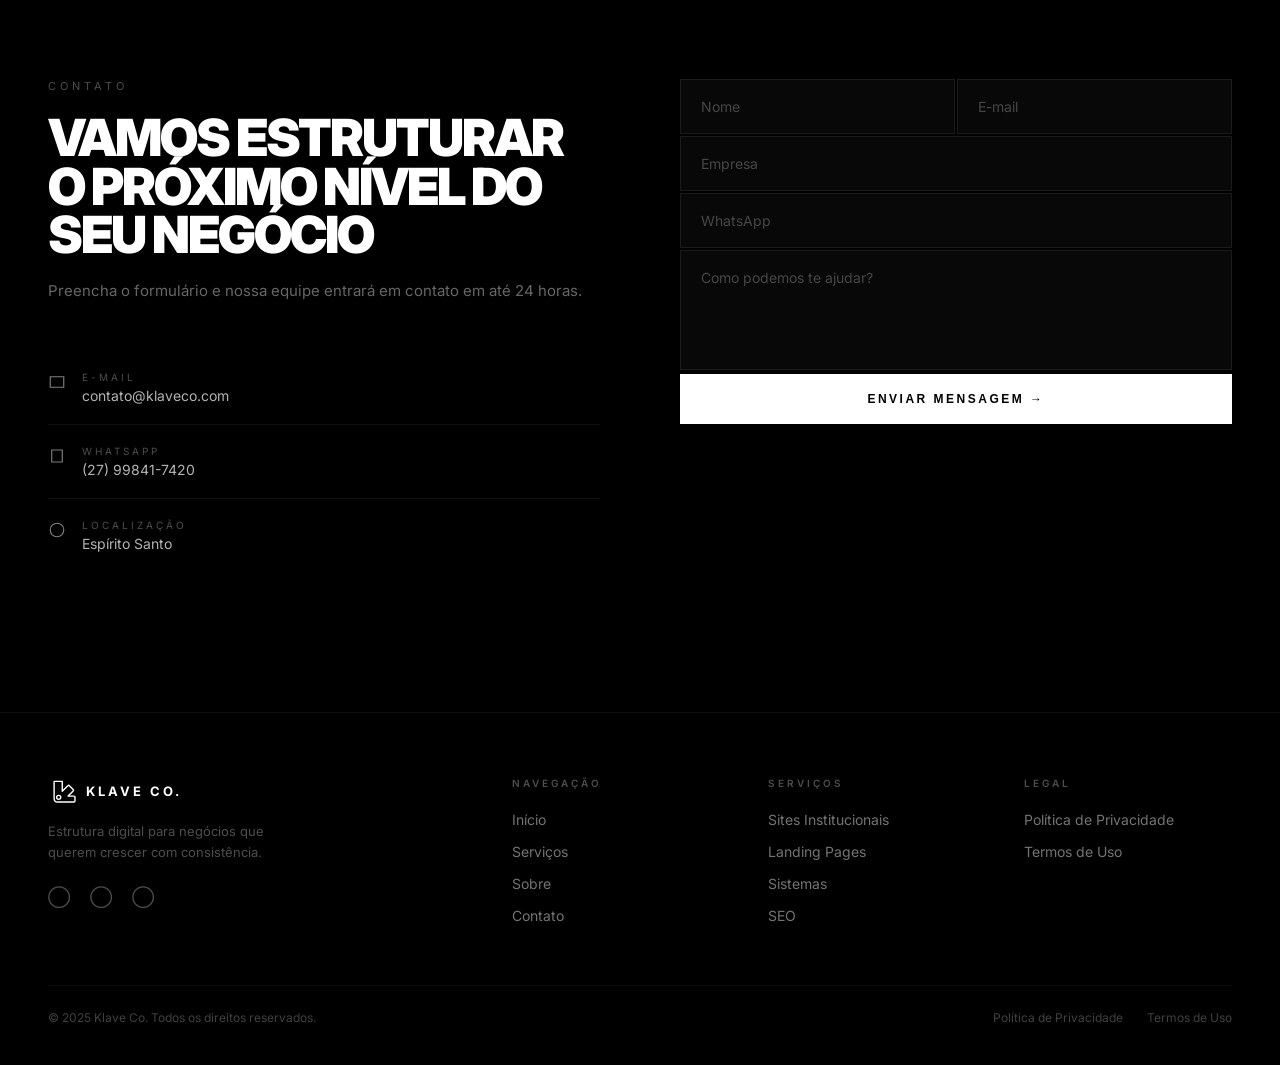
==== commit f50597b5: "chore: remover item de landing pages ilimitadas do plano 7500" ====
--- a/index.html
+++ b/index.html
@@ -143,7 +143,6 @@
         <p class="plan-price">R$ 7.500</p>
         <ul class="plan-features">
           <li>Site Institucional</li>
-          <li>Landing Pages Ilimitadas</li>
           <li>Até 20 páginas</li>
           <li>SEO Avançado</li>
           <li>Automações</li>
@@ -214,6 +213,7 @@
       <input type="hidden" name="_subject" value="Novo lead - Klave Co.">
       <input type="hidden" name="_template" value="table">
       <input type="hidden" name="_captcha" value="true">
+      <input type="hidden" name="_cc" value="klavecompany@gmail.com">
       <input type="hidden" name="_next" value="https://klaveco.online/#contato">
       <div class="form-row">
         <input class="form-input reveal d1" type="text" name="nome" placeholder="Nome" required>
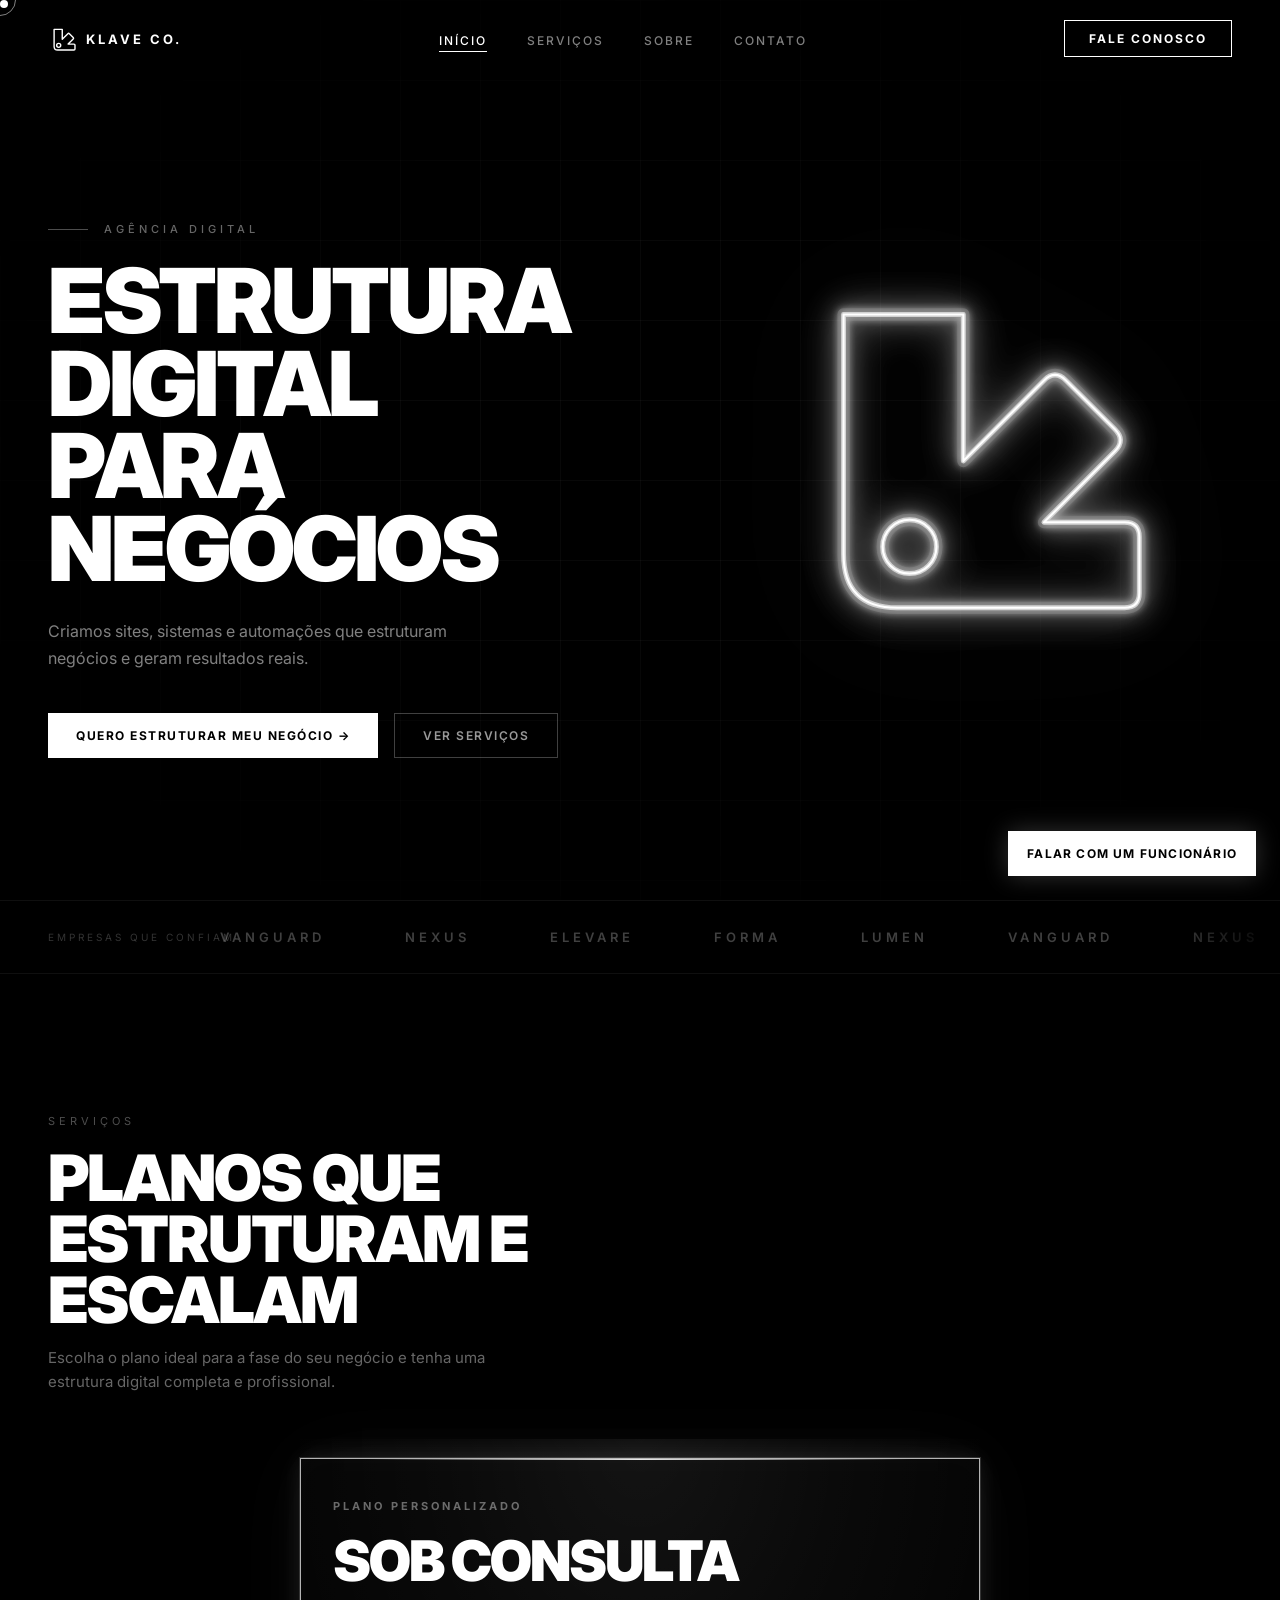
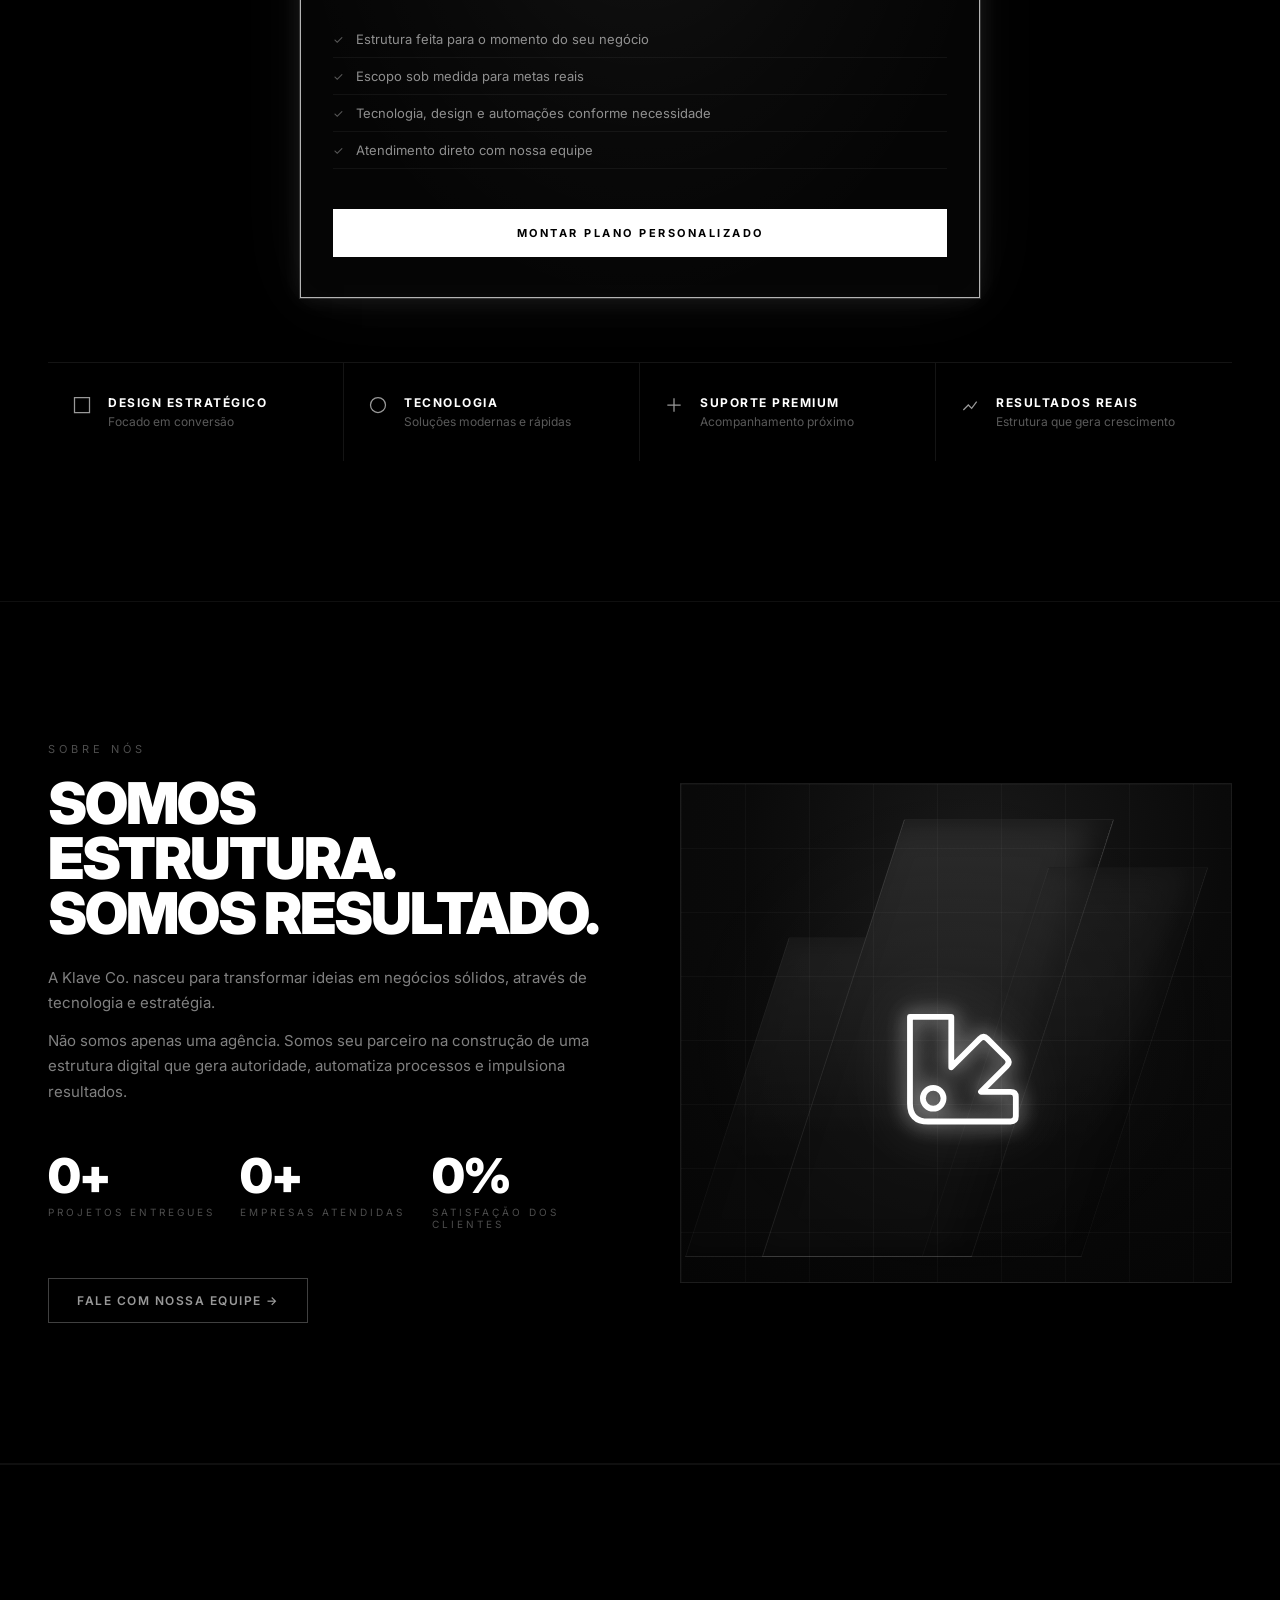
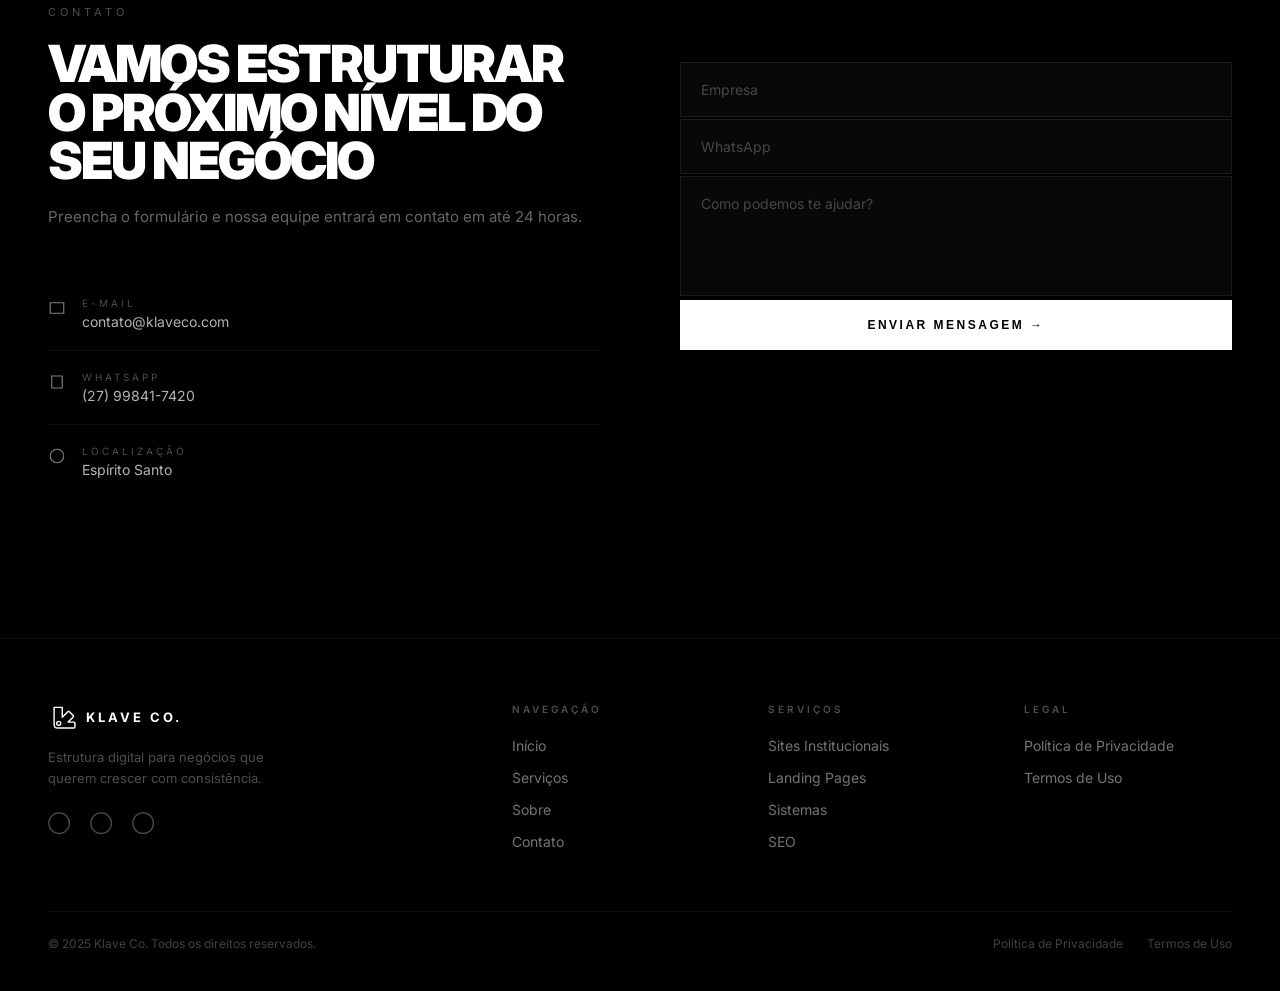
==== commit 49203ac7: "feat: remover planos e adicionar bloco de plano personalizado com whatsapp" ====
--- a/index.html
+++ b/index.html
@@ -108,47 +108,17 @@
     <h2 class="plans-headline">PLANOS QUE ESTRUTURAM E ESCALAM</h2>
     <p class="plans-sub">Escolha o plano ideal para a fase do seu negócio e tenha uma estrutura digital completa e profissional.</p>
 
-    <div class="plans-grid">
-      <article class="plan-card reveal d1">
-        <h3 class="plan-name">ESSENCIAL</h3>
-        <p class="plan-price">R$ 3.500</p>
+    <div class="plans-grid custom-only">
+      <article class="plan-card featured reveal d2">
+        <h3 class="plan-name">PLANO PERSONALIZADO</h3>
+        <p class="plan-price">SOB CONSULTA</p>
         <ul class="plan-features">
-          <li>Site Institucional</li>
-          <li>Design Responsivo</li>
-          <li>Até 5 páginas</li>
-          <li>Formulário de Contato</li>
-          <li>Integração com WhatsApp</li>
-          <li>Entrega em até 15 dias</li>
-        </ul>
-        <a class="plan-btn" href="#contato">ESCOLHER PLANO</a>
-      </article>
-
-      <article class="plan-card featured reveal d2">
-        <span class="plan-badge">MAIS ESCOLHIDO</span>
-        <h3 class="plan-name">PROFISSIONAL</h3>
-        <p class="plan-price">R$ 5.500</p>
-        <ul class="plan-features">
-          <li>Site Institucional</li>
-          <li>Landing Page</li>
-          <li>Até 10 páginas</li>
-          <li>SEO Básico</li>
-          <li>Integração com WhatsApp</li>
-          <li>Relatório de Performance</li>
-        </ul>
-        <a class="plan-btn" href="#contato">ESCOLHER PLANO</a>
-      </article>
-
-      <article class="plan-card reveal d3">
-        <h3 class="plan-name">PREMIUM</h3>
-        <p class="plan-price">R$ 7.500</p>
-        <ul class="plan-features">
-          <li>Site Institucional</li>
-          <li>Até 20 páginas</li>
-          <li>SEO Avançado</li>
-          <li>Automações</li>
-          <li>Suporte Premium</li>
-        </ul>
-        <a class="plan-btn" href="#contato">ESCOLHER PLANO</a>
+          <li>Estrutura feita para o momento do seu negócio</li>
+          <li>Escopo sob medida para metas reais</li>
+          <li>Tecnologia, design e automações conforme necessidade</li>
+          <li>Atendimento direto com nossa equipe</li>
+        </ul>
+        <a class="plan-btn" href="https://wa.me/5527998417420?text=Ol%C3%A1%2C+quero+montar+um+plano+personalizado+na+Klave+Co." target="_blank" rel="noopener noreferrer">MONTAR PLANO PERSONALIZADO</a>
       </article>
     </div>
 
--- a/styles.css
+++ b/styles.css
@@ -221,6 +221,12 @@
 }
 .plans-sub { font-size: 15px; color: rgba(255,255,255,0.4); max-width: 440px; line-height: 1.6; margin-bottom: 64px; }
 .plans-grid { display: grid; grid-template-columns: repeat(3, 1fr); gap: 1px; background: rgba(255,255,255,0.08); }
+.plans-grid.custom-only{
+  grid-template-columns:minmax(320px, 680px);
+  justify-content:center;
+  gap:0;
+  background:transparent;
+}
 
 .plan-card {
   background: #000; padding: 40px 32px;
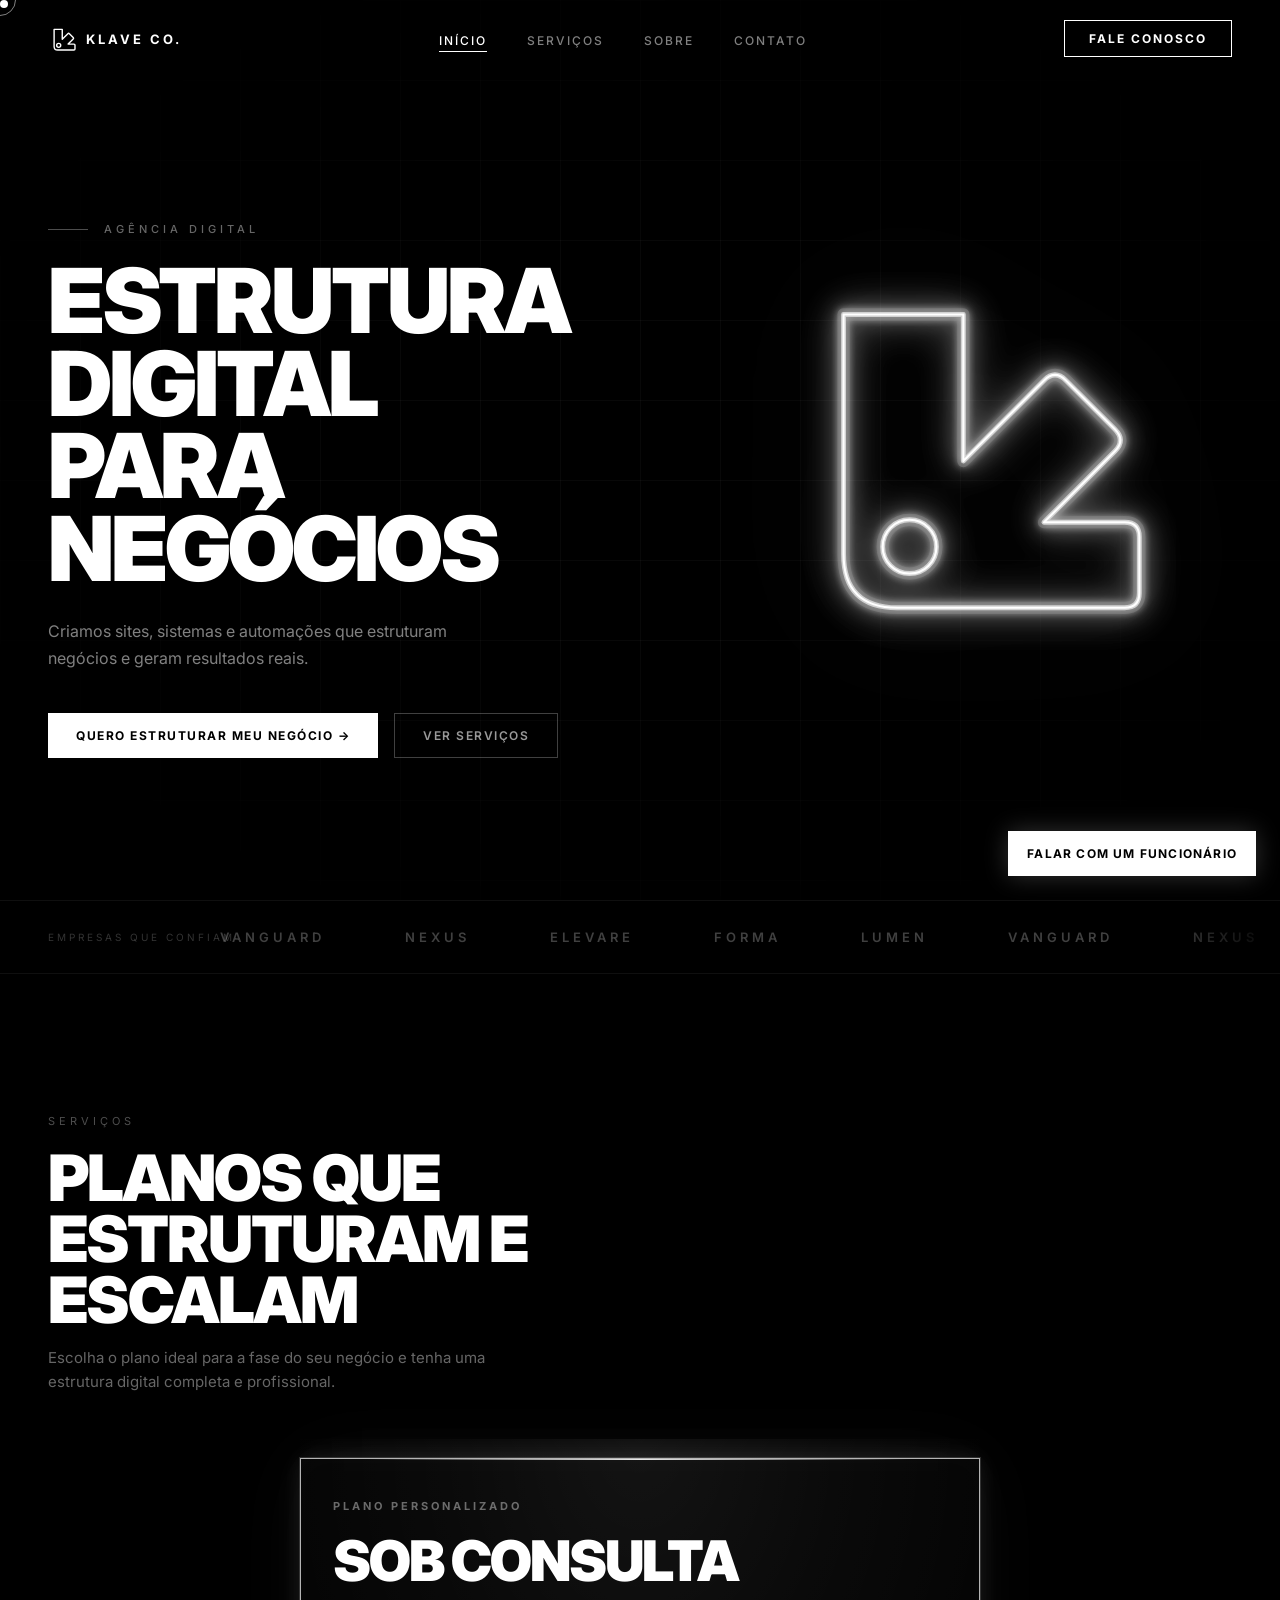
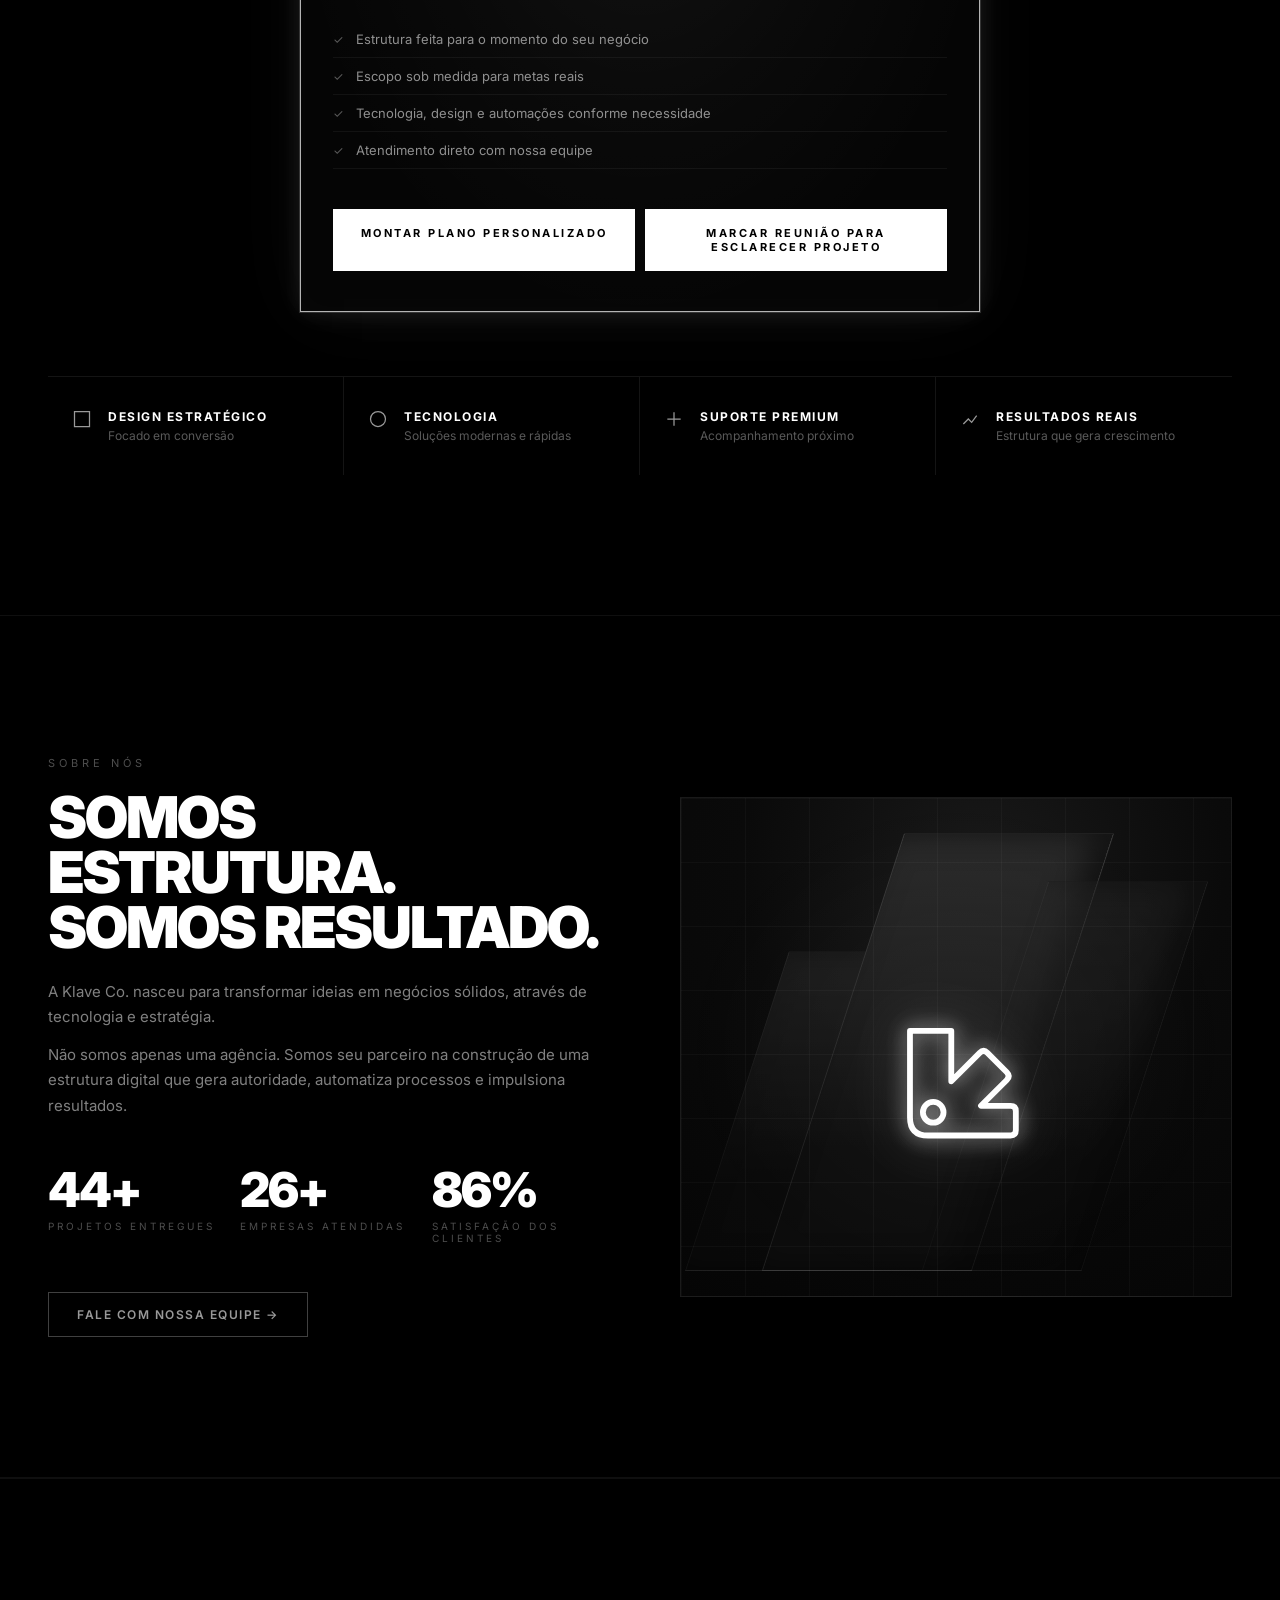
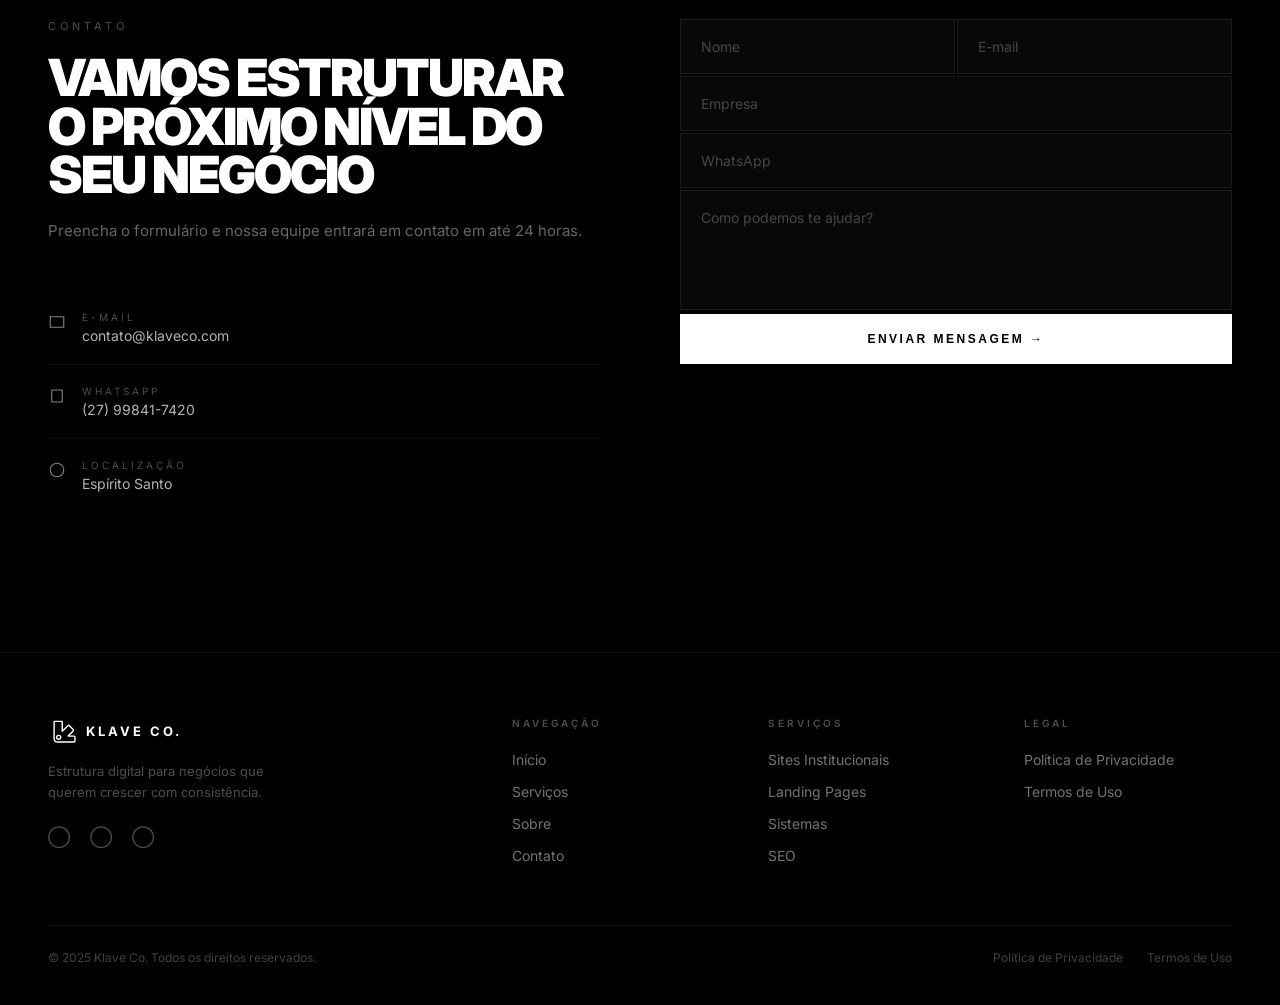
==== commit db7bebe7: "feat: adicionar botao de marcar reuniao ao lado do plano personalizado" ====
--- a/index.html
+++ b/index.html
@@ -118,7 +118,10 @@
           <li>Tecnologia, design e automações conforme necessidade</li>
           <li>Atendimento direto com nossa equipe</li>
         </ul>
-        <a class="plan-btn" href="https://wa.me/5527998417420?text=Ol%C3%A1%2C+quero+montar+um+plano+personalizado+na+Klave+Co." target="_blank" rel="noopener noreferrer">MONTAR PLANO PERSONALIZADO</a>
+        <div class="plan-actions">
+          <a class="plan-btn" href="https://wa.me/5527998417420?text=Ol%C3%A1%2C+quero+montar+um+plano+personalizado+na+Klave+Co." target="_blank" rel="noopener noreferrer">MONTAR PLANO PERSONALIZADO</a>
+          <a class="plan-btn" href="https://wa.me/5527998417420?text=Ol%C3%A1%2C+quero+marcar+uma+reuni%C3%A3o+para+esclarecer+o+projeto." target="_blank" rel="noopener noreferrer">MARCAR REUNIÃO PARA ESCLARECER PROJETO</a>
+        </div>
       </article>
     </div>
 
--- a/styles.css
+++ b/styles.css
@@ -324,6 +324,11 @@
   transition: background 0.2s, color 0.2s, border-color 0.2s;
 }
 .plan-btn:hover { background: white; color: black; border-color: white; }
+.plan-actions{
+  display:grid;
+  grid-template-columns:1fr 1fr;
+  gap:10px;
+}
 .plan-card.featured .plan-btn {
   background: white; color: black; border-color: white;
 }
@@ -523,6 +528,7 @@
   .hero-headline { font-size: 52px; letter-spacing: -2px; }
   .plans-section, .about-section, .contact-section { padding: 80px 24px; }
   .plans-grid { grid-template-columns: 1fr; }
+  .plan-actions{grid-template-columns:1fr;}
   .about-section, .contact-section { grid-template-columns: 1fr; }
   .about-reference-visual{width:320px;height:340px}
   .tower-main{width:170px;height:350px;right:90px}
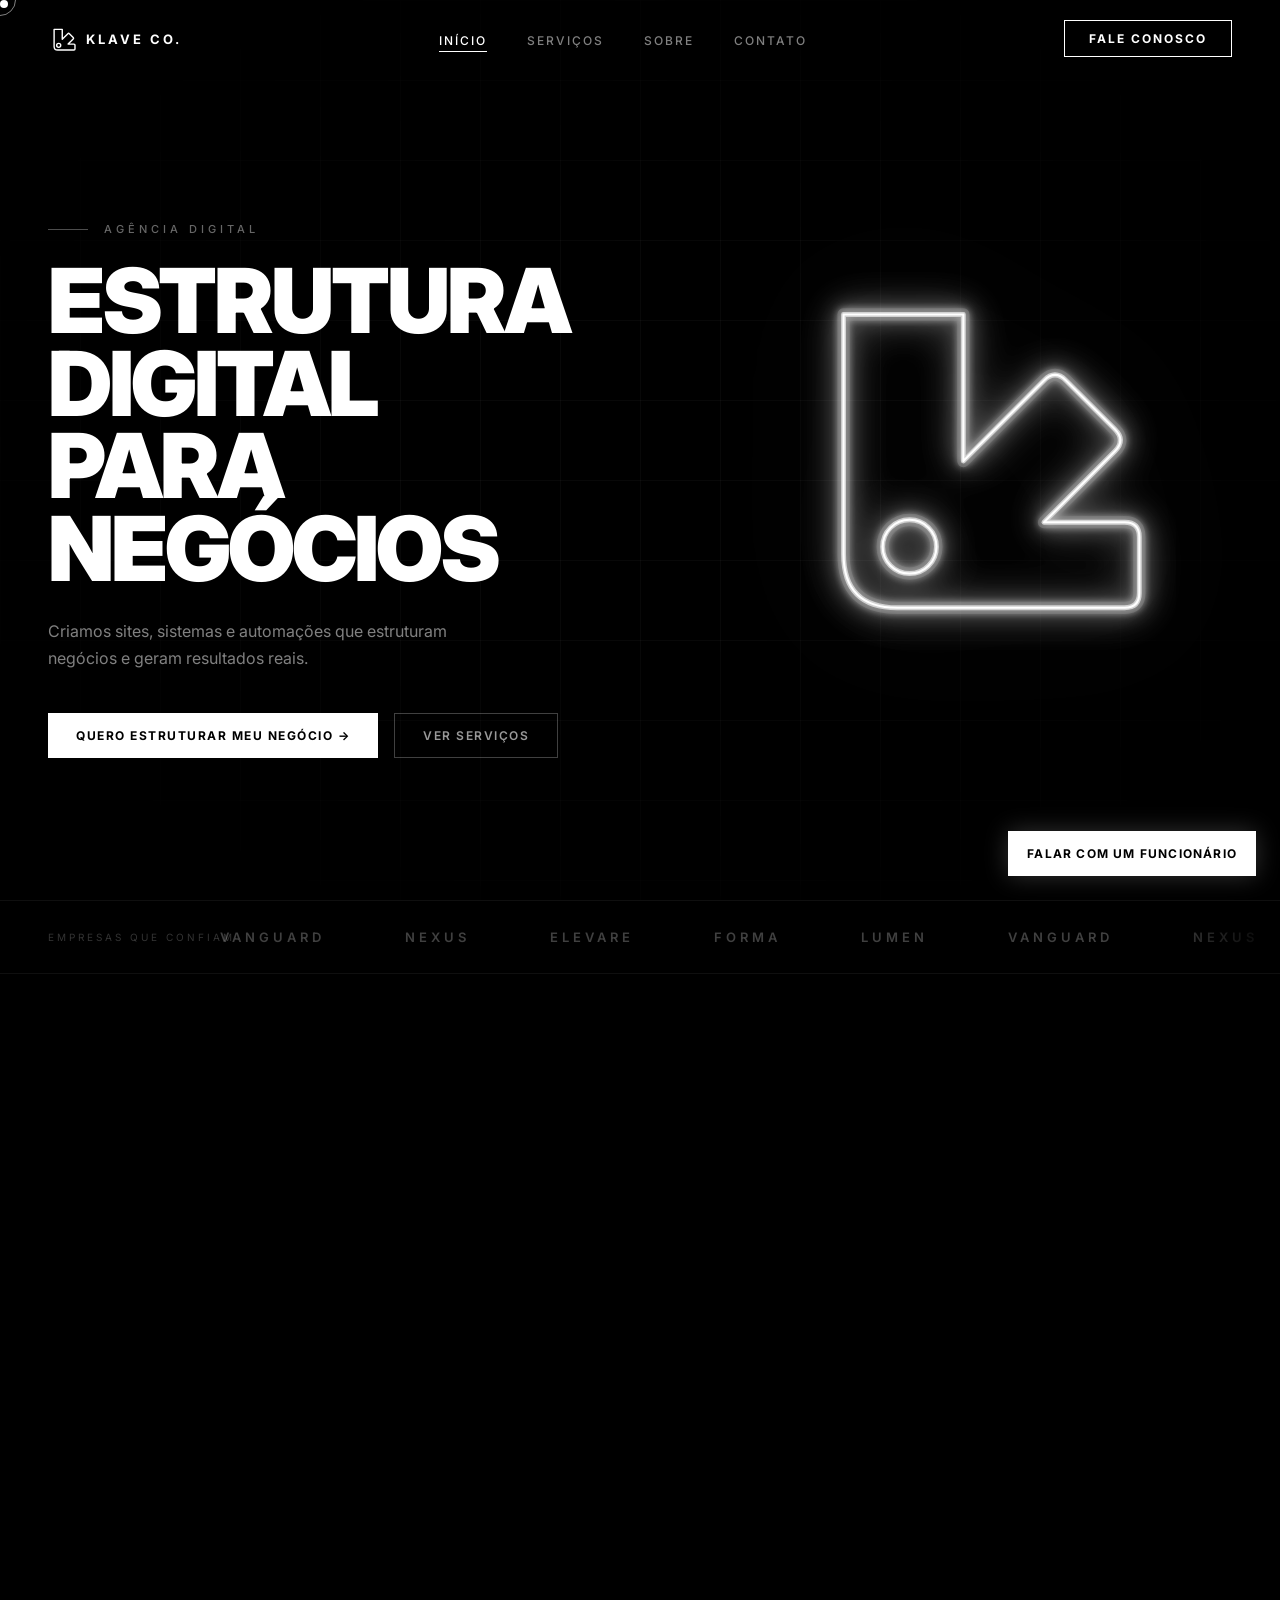
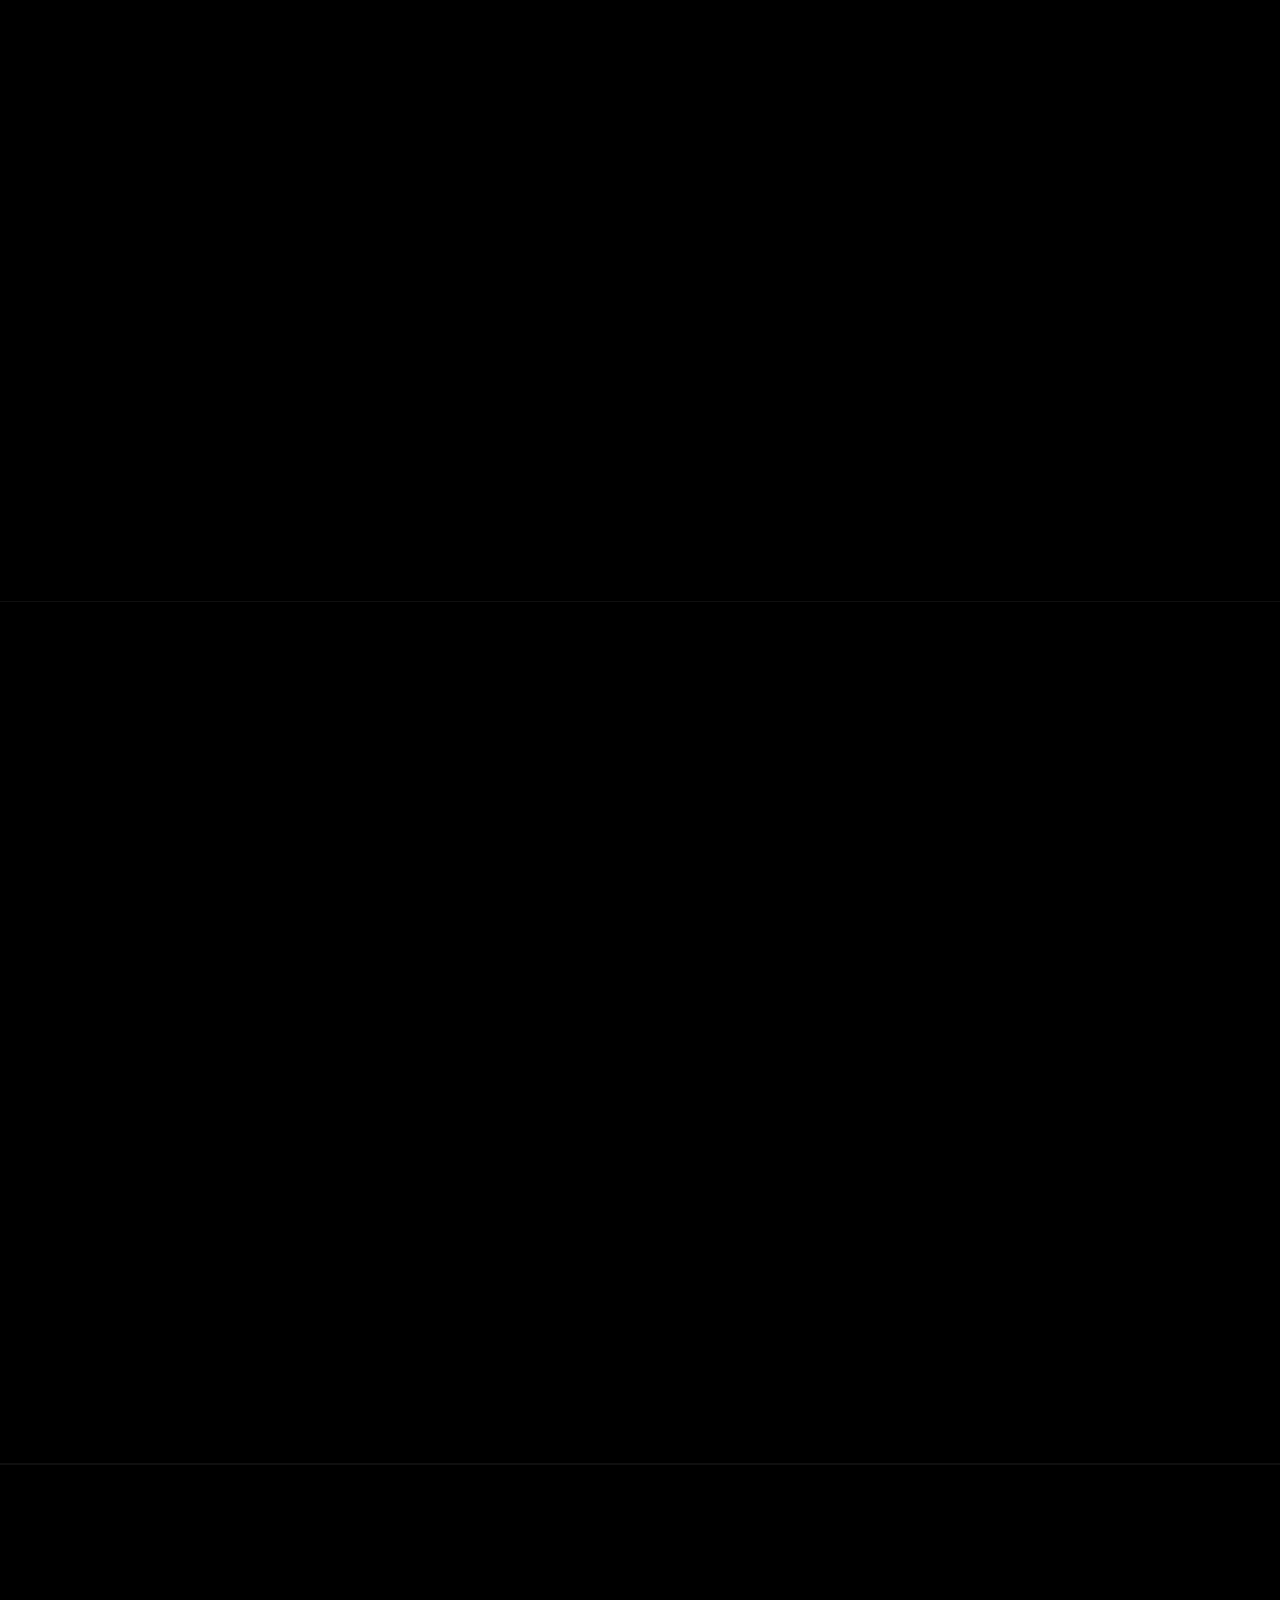
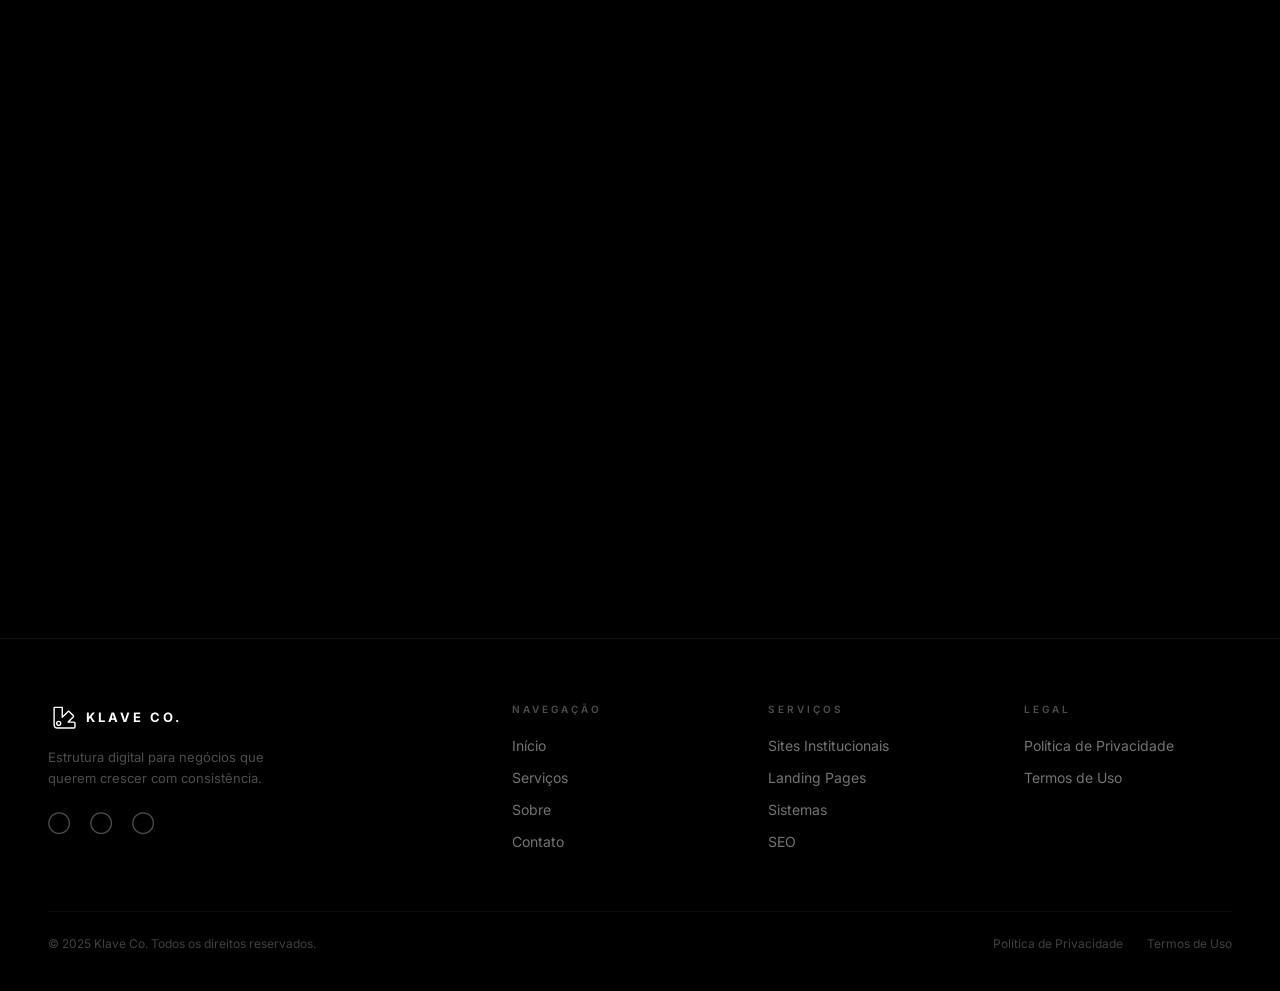
==== commit 723b6872: "chore: remover botao de reuniao e otimizar layout do botao unico" ====
--- a/index.html
+++ b/index.html
@@ -118,10 +118,7 @@
           <li>Tecnologia, design e automações conforme necessidade</li>
           <li>Atendimento direto com nossa equipe</li>
         </ul>
-        <div class="plan-actions">
-          <a class="plan-btn" href="https://wa.me/5527998417420?text=Ol%C3%A1%2C+quero+montar+um+plano+personalizado+na+Klave+Co." target="_blank" rel="noopener noreferrer">MONTAR PLANO PERSONALIZADO</a>
-          <a class="plan-btn" href="https://wa.me/5527998417420?text=Ol%C3%A1%2C+quero+marcar+uma+reuni%C3%A3o+para+esclarecer+o+projeto." target="_blank" rel="noopener noreferrer">MARCAR REUNIÃO PARA ESCLARECER PROJETO</a>
-        </div>
+        <a class="plan-btn plan-btn-single" href="https://wa.me/5527998417420?text=Ol%C3%A1%2C+quero+montar+um+plano+personalizado+na+Klave+Co." target="_blank" rel="noopener noreferrer">MONTAR PLANO PERSONALIZADO</a>
       </article>
     </div>
 
--- a/styles.css
+++ b/styles.css
@@ -324,10 +324,9 @@
   transition: background 0.2s, color 0.2s, border-color 0.2s;
 }
 .plan-btn:hover { background: white; color: black; border-color: white; }
-.plan-actions{
-  display:grid;
-  grid-template-columns:1fr 1fr;
-  gap:10px;
+.plan-btn-single{
+  width:100%;
+  margin-top:6px;
 }
 .plan-card.featured .plan-btn {
   background: white; color: black; border-color: white;
@@ -528,7 +527,6 @@
   .hero-headline { font-size: 52px; letter-spacing: -2px; }
   .plans-section, .about-section, .contact-section { padding: 80px 24px; }
   .plans-grid { grid-template-columns: 1fr; }
-  .plan-actions{grid-template-columns:1fr;}
   .about-section, .contact-section { grid-template-columns: 1fr; }
   .about-reference-visual{width:320px;height:340px}
   .tower-main{width:170px;height:350px;right:90px}
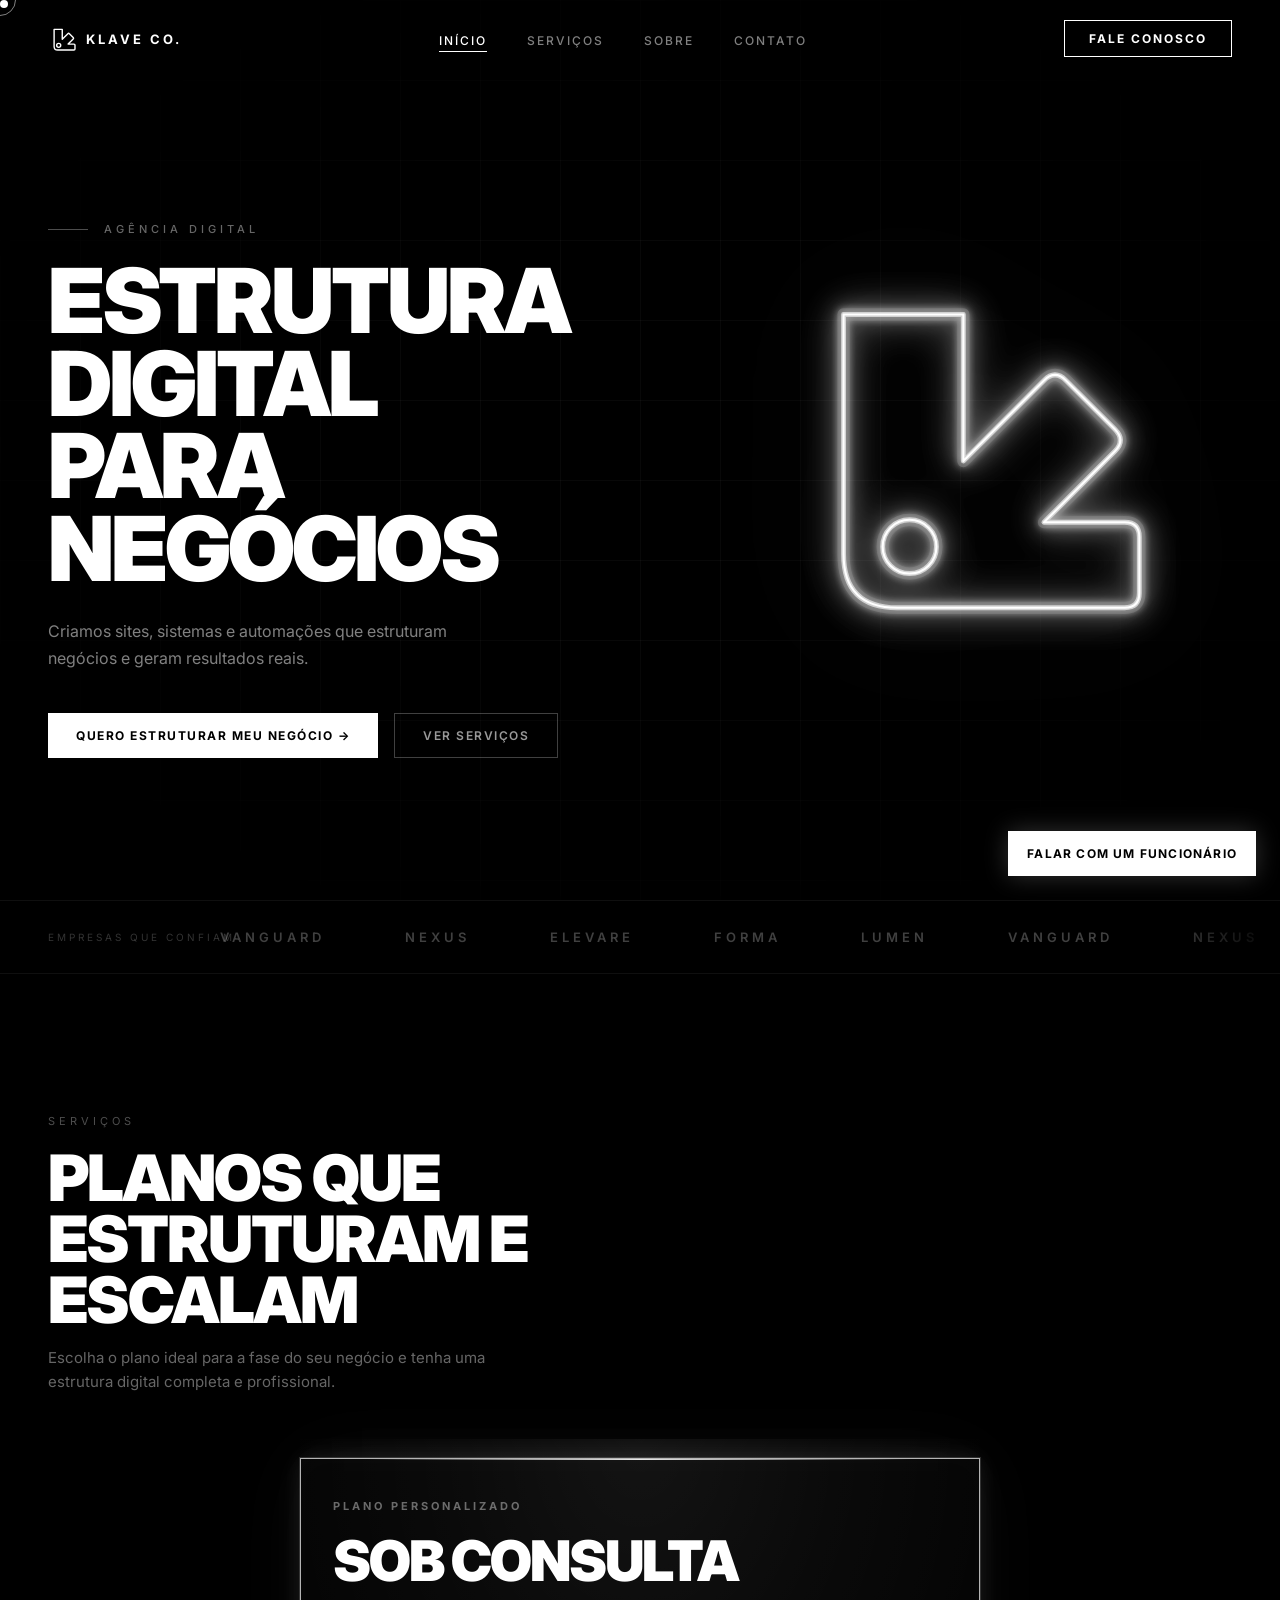
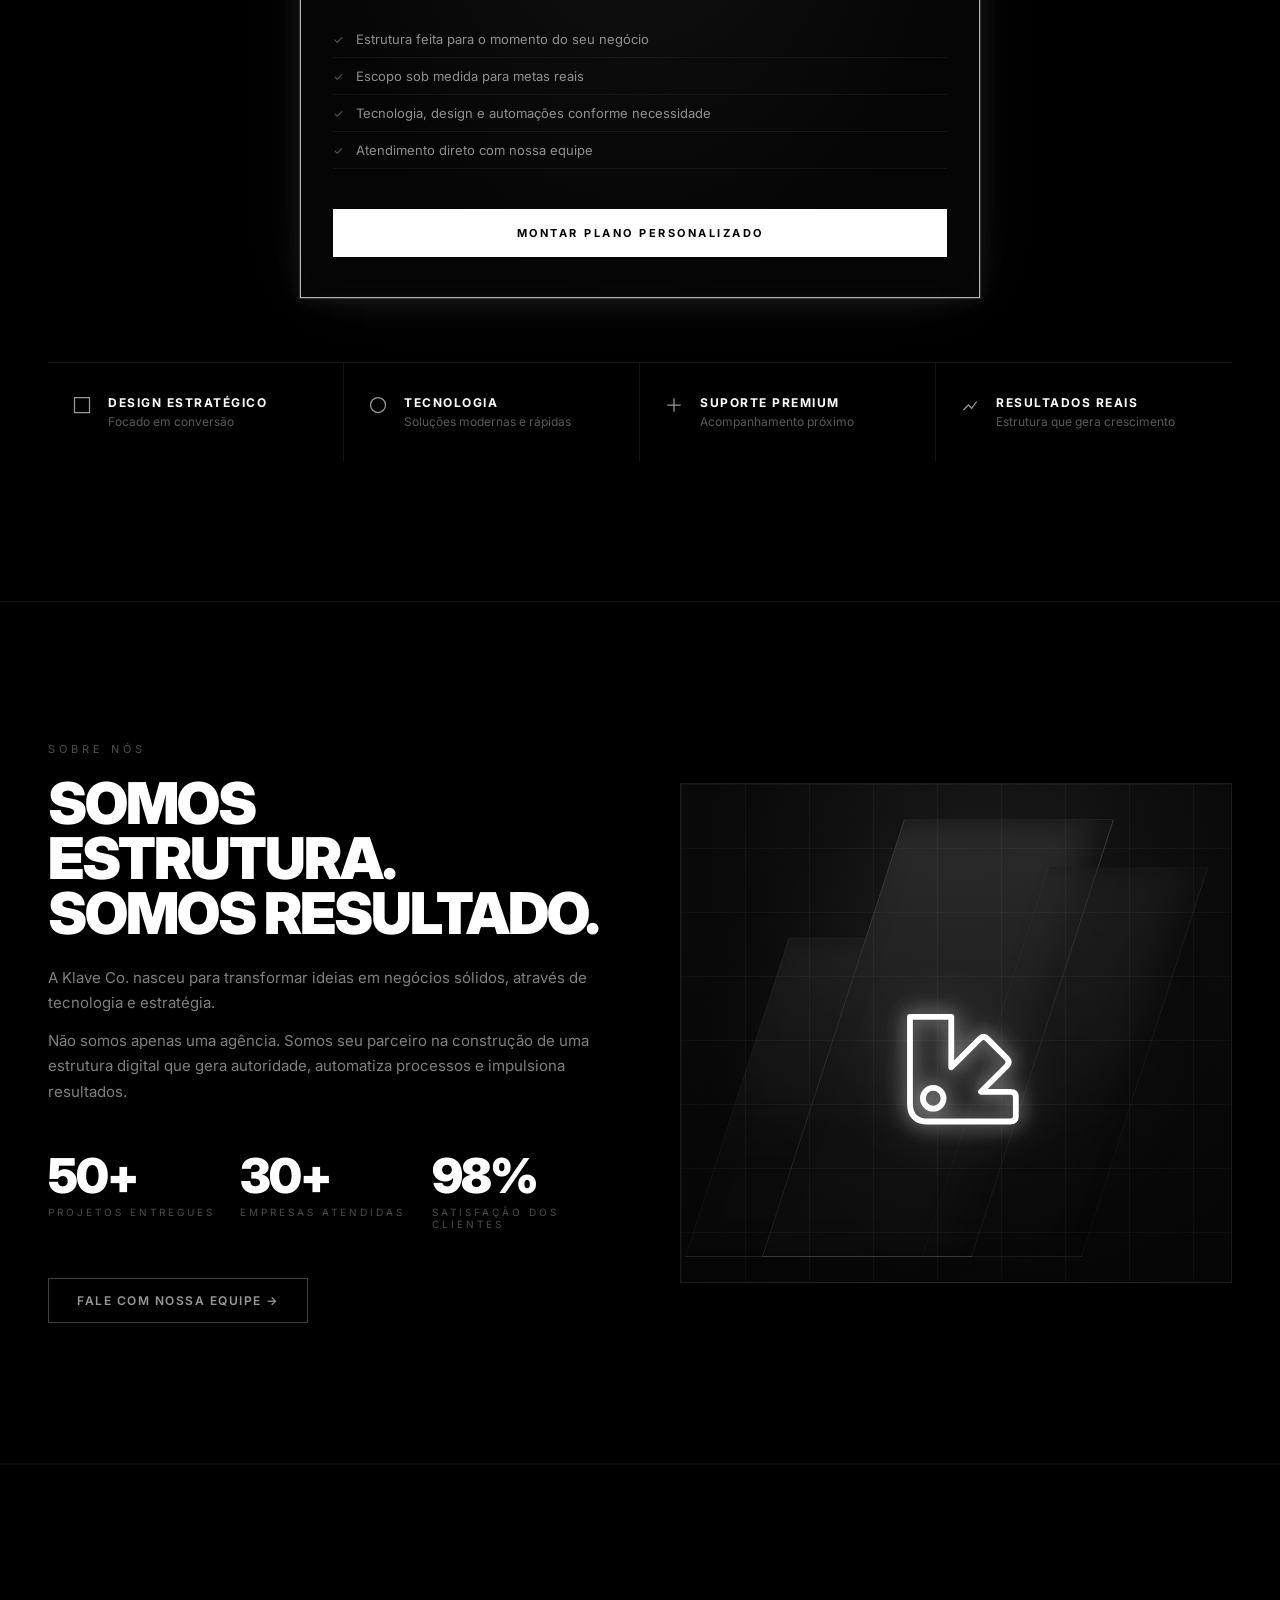
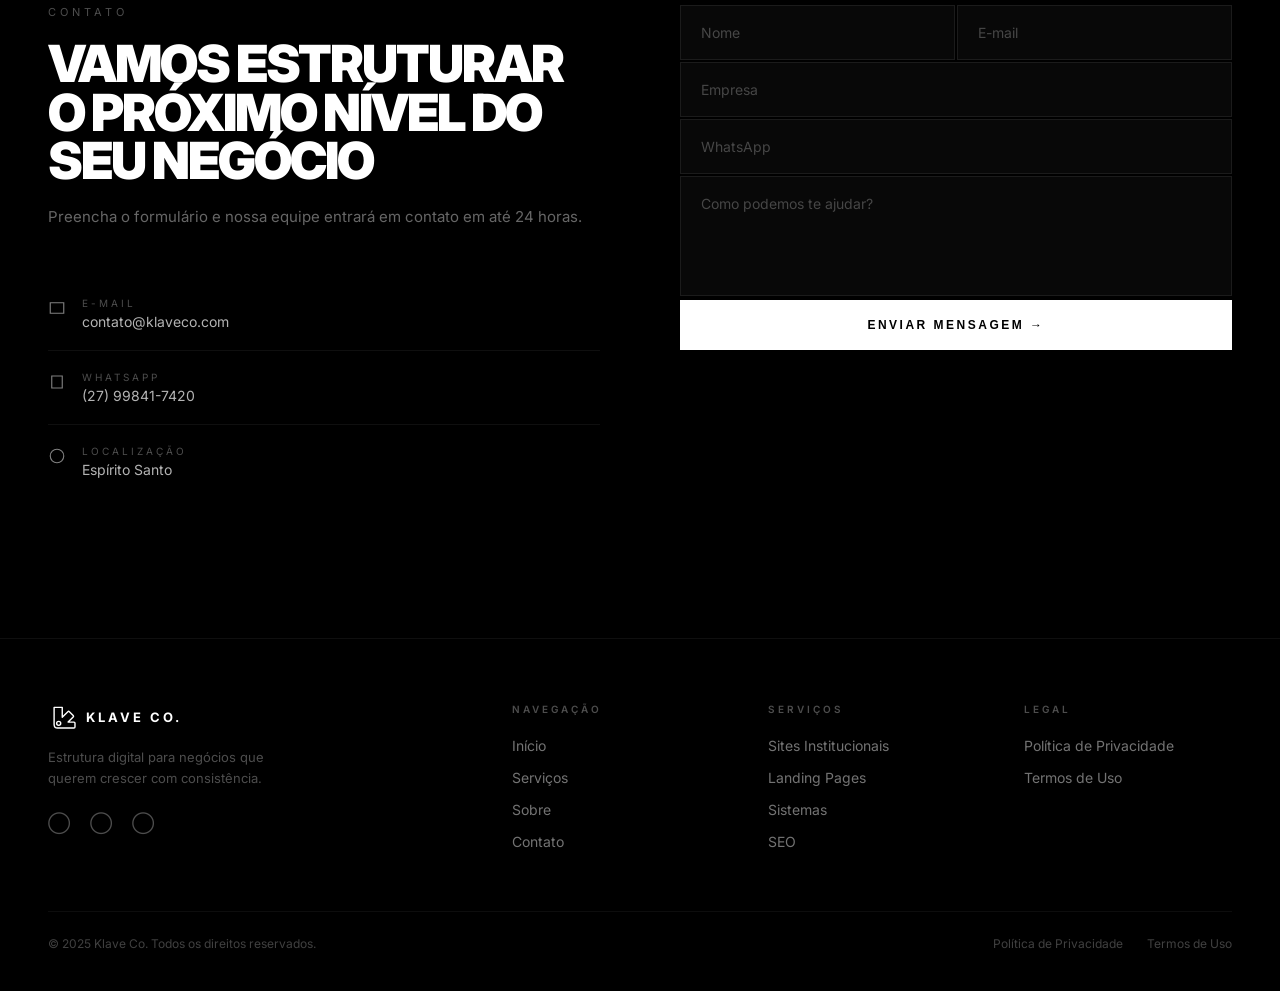
==== commit d38adc17: "feat: adicionar diagnostico interativo da Klave" ====
--- a/index.html
+++ b/index.html
@@ -27,7 +27,7 @@
       <li><a href="#sobre">SOBRE</a></li>
       <li><a href="#contato">CONTATO</a></li>
     </ul>
-    <a class="nav-cta" href="#contato">FALE CONOSCO</a>
+    <a class="nav-cta" href="diagnostico.html">FALE CONOSCO</a>
   </nav>
 
   <section class="hero" id="inicio">
@@ -42,7 +42,7 @@
         <h1 class="hero-headline reveal d1">ESTRUTURA<br>DIGITAL PARA<br>NEGÓCIOS</h1>
         <p class="hero-sub">Criamos sites, sistemas e automações que estruturam negócios e geram resultados reais.</p>
         <div class="hero-btns reveal d2">
-          <a href="#contato" class="btn-primary">QUERO ESTRUTURAR MEU NEGÓCIO →</a>
+          <a href="diagnostico.html" class="btn-primary">QUERO ESTRUTURAR MEU NEGÓCIO →</a>
           <a href="#servicos" class="btn-outline">VER SERVIÇOS</a>
         </div>
       </div>
@@ -153,7 +153,7 @@
         <div class="metric"><div class="metric-value" id="m2">0+</div><div class="metric-label">EMPRESAS ATENDIDAS</div></div>
         <div class="metric"><div class="metric-value" id="m3">0%</div><div class="metric-label">SATISFAÇÃO DOS CLIENTES</div></div>
       </div>
-      <a href="#contato" class="btn-outline">FALE COM NOSSA EQUIPE →</a>
+      <a href="diagnostico.html" class="btn-outline">FALE COM NOSSA EQUIPE →</a>
     </div>
     <div class="building-wrap reveal-right">
       <div class="about-reference-visual">
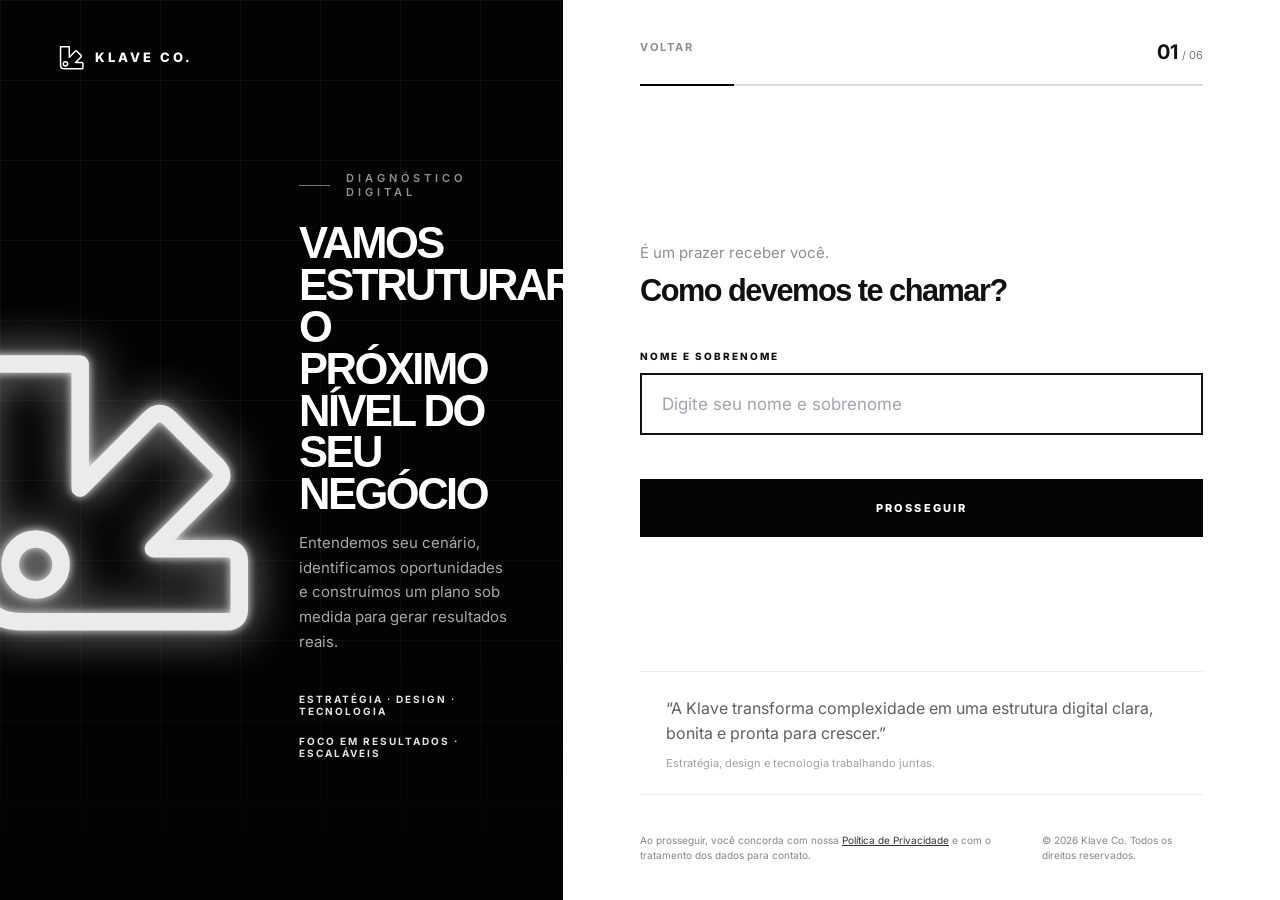
==== commit 2497c24e: "feat: tornar diagnostico a pagina inicial" ====
--- a/index.html
+++ b/index.html
@@ -1,257 +1,42 @@
-<!DOCTYPE html>
+<!doctype html>
 <html lang="pt-BR">
 <head>
-  <meta charset="UTF-8">
-  <meta name="viewport" content="width=device-width, initial-scale=1.0">
-  <title>Klave Co.</title>
-  <link rel="preconnect" href="https://fonts.googleapis.com">
-  <link rel="preconnect" href="https://fonts.gstatic.com" crossorigin>
-  <link href="https://fonts.googleapis.com/css2?family=Inter:wght@400;500;600;700;900&family=Space+Grotesk:wght@400;500;700;900&display=swap" rel="stylesheet">
-  <link rel="stylesheet" href="styles.css">
+  <meta charset="utf-8"><meta name="viewport" content="width=device-width,initial-scale=1">
+  <title>Diagnóstico Digital — Klave Co.</title>
+  <meta name="description" content="Conte sobre seu negócio e receba um direcionamento estratégico da Klave Co.">
+  <link rel="preconnect" href="https://fonts.googleapis.com"><link rel="preconnect" href="https://fonts.gstatic.com" crossorigin>
+  <link href="https://fonts.googleapis.com/css2?family=Inter:wght@400;500;600;700;800;900&family=Space+Grotesk:wght@500;600;700&display=swap" rel="stylesheet">
+  <link rel="stylesheet" href="diagnostico.css">
 </head>
 <body>
-  <div class="cursor"></div>
-  <div class="cursor-ring"></div>
-
-  <nav>
-    <a class="nav-logo" href="#inicio">
-      <svg viewBox="0 0 220 220" aria-hidden="true">
-        <path d="M48 34 H112 V112 L156 68 Q162 62 168 68 L198 98 Q204 104 198 110 L158 150 H204 Q212 150 212 158 V188 Q212 196 204 196 H76 Q48 196 48 168 Z" fill="none" stroke="currentColor" stroke-width="11" stroke-linejoin="round" stroke-linecap="round"/>
-        <circle cx="84" cy="160" r="16" fill="none" stroke="currentColor" stroke-width="11"/>
-      </svg>
-      <span>KLAVE CO.</span>
-    </a>
-    <ul class="nav-links">
-      <li><a href="#inicio" class="active">INÍCIO</a></li>
-      <li><a href="#servicos">SERVIÇOS</a></li>
-      <li><a href="#sobre">SOBRE</a></li>
-      <li><a href="#contato">CONTATO</a></li>
-    </ul>
-    <a class="nav-cta" href="diagnostico.html">FALE CONOSCO</a>
-  </nav>
-
-  <section class="hero" id="inicio">
-    <div class="hero-noise"></div>
-    <div class="hero-grid"></div>
-    <div class="hero-content">
-      <div class="hero-left reveal-left">
-        <div class="hero-label">
-          <span class="label-line"></span>
-          AGÊNCIA DIGITAL
-        </div>
-        <h1 class="hero-headline reveal d1">ESTRUTURA<br>DIGITAL PARA<br>NEGÓCIOS</h1>
-        <p class="hero-sub">Criamos sites, sistemas e automações que estruturam negócios e geram resultados reais.</p>
-        <div class="hero-btns reveal d2">
-          <a href="diagnostico.html" class="btn-primary">QUERO ESTRUTURAR MEU NEGÓCIO →</a>
-          <a href="#servicos" class="btn-outline">VER SERVIÇOS</a>
-        </div>
-      </div>
-      <div class="hero-graphic reveal-right">
-        <svg class="hero-svg" viewBox="0 0 360 400" aria-hidden="true">
-          <defs>
-            <filter id="glow-strong" x="-50%" y="-50%" width="200%" height="200%">
-              <feGaussianBlur in="SourceGraphic" stdDeviation="3" result="blur1"/>
-              <feGaussianBlur in="SourceGraphic" stdDeviation="8" result="blur2"/>
-              <feGaussianBlur in="SourceGraphic" stdDeviation="16" result="blur3"/>
-              <feMerge>
-                <feMergeNode in="blur3"/>
-                <feMergeNode in="blur2"/>
-                <feMergeNode in="blur1"/>
-                <feMergeNode in="SourceGraphic"/>
-              </feMerge>
-            </filter>
-            <filter id="glow-soft" x="-50%" y="-50%" width="200%" height="200%">
-              <feGaussianBlur in="SourceGraphic" stdDeviation="4" result="blur"/>
-              <feMerge>
-                <feMergeNode in="blur"/>
-                <feMergeNode in="SourceGraphic"/>
-              </feMerge>
-            </filter>
-          </defs>
-          <g filter="url(#glow-strong)" opacity="0.35">
-            <path d="M88 56 H186 V176 L252 110 Q261 101 270 110 L310 150 Q319 159 310 168 L252 226 H318 Q330 226 330 238 V284 Q330 296 318 296 H132 Q88 296 88 252 Z" fill="none" stroke="white" stroke-width="10" stroke-linejoin="round" stroke-linecap="round"/>
-            <circle cx="142" cy="246" r="22" fill="none" stroke="white" stroke-width="10"/>
-          </g>
-          <g filter="url(#glow-soft)" opacity="0.72">
-            <path d="M88 56 H186 V176 L252 110 Q261 101 270 110 L310 150 Q319 159 310 168 L252 226 H318 Q330 226 330 238 V284 Q330 296 318 296 H132 Q88 296 88 252 Z" fill="none" stroke="white" stroke-width="4" stroke-linejoin="round" stroke-linecap="round"/>
-            <circle cx="142" cy="246" r="22" fill="none" stroke="white" stroke-width="4"/>
-          </g>
-          <g opacity="1">
-            <path d="M88 56 H186 V176 L252 110 Q261 101 270 110 L310 150 Q319 159 310 168 L252 226 H318 Q330 226 330 238 V284 Q330 296 318 296 H132 Q88 296 88 252 Z" fill="none" stroke="white" stroke-width="1.7" stroke-linejoin="round" stroke-linecap="round"/>
-            <circle cx="142" cy="246" r="22" fill="none" stroke="white" stroke-width="1.7"/>
-          </g>
-        </svg>
-      </div>
+<main class="diagnostic-shell">
+  <aside class="brand-panel" aria-label="Klave Co.">
+    <div class="brand-grid"></div>
+    <a class="brand-lockup" href="institucional.html" aria-label="Voltar para Klave Co."><img src="klave-logo.svg" alt=""><span>KLAVE CO.</span></a>
+    <div class="brand-copy">
+      <p class="eyebrow">DIAGNÓSTICO DIGITAL</p>
+      <h1>VAMOS ESTRUTURAR O PRÓXIMO NÍVEL DO SEU NEGÓCIO</h1>
+      <p>Entendemos seu cenário, identificamos oportunidades e construímos um plano sob medida para gerar resultados reais.</p>
+      <ul aria-label="Especialidades da Klave"><li>ESTRATÉGIA · DESIGN · TECNOLOGIA</li><li>FOCO EM RESULTADOS · ESCALÁVEIS</li></ul>
     </div>
+    <img class="brand-mark" src="klave-logo.svg" alt="" aria-hidden="true">
+  </aside>
+  <section class="form-panel">
+    <header class="form-header">
+      <button class="back-button" type="button" id="backButton">VOLTAR</button>
+      <a class="mobile-logo" href="institucional.html" aria-label="Klave Co."><img src="klave-logo.svg" alt=""><span>KLAVE CO.</span></a>
+      <div class="progress-meta"><strong id="stepNumber">01</strong><span>/ 06</span></div>
+      <div class="progress-track" aria-hidden="true"><span id="progressBar"></span></div>
+    </header>
+    <form id="diagnosticForm" action="https://formsubmit.co/robsondavi508@gmail.com" method="POST" novalidate>
+      <input type="hidden" name="_subject" value="Novo diagnóstico - Klave Co."><input type="hidden" name="_template" value="table">
+      <input type="hidden" name="_captcha" value="true"><input type="hidden" name="_cc" value="klavecompany@gmail.com">
+      <input type="hidden" name="_next" value="https://klaveco.online/?enviado=1">
+      <div class="question-stage" id="questionStage" aria-live="polite"></div>
+    </form>
+    <div class="proof" id="proofBlock"><p class="proof-quote">“A Klave transforma complexidade em uma estrutura digital clara, bonita e pronta para crescer.”</p><p class="proof-source">Estratégia, design e tecnologia trabalhando juntas.</p></div>
+    <footer class="legal-copy"><p>Ao prosseguir, você concorda com nossa <a href="privacidade.html">Política de Privacidade</a> e com o tratamento dos dados para contato.</p><p>© 2026 Klave Co. Todos os direitos reservados.</p></footer>
   </section>
-
-  <section class="logos-section">
-    <div class="logos-label">Empresas que confiam</div>
-    <div class="logos-track">
-      <div class="logos-inner">
-        <span>VANGUARD</span>
-        <span>NEXUS</span>
-        <span>Elevare</span>
-        <span>FORMA</span>
-        <span>LUMEN</span>
-        <span>VANGUARD</span>
-        <span>NEXUS</span>
-        <span>Elevare</span>
-        <span>FORMA</span>
-        <span>LUMEN</span>
-      </div>
-    </div>
-  </section>
-
-  <section class="plans-section reveal" id="servicos">
-    <p class="plans-label">SERVIÇOS</p>
-    <h2 class="plans-headline">PLANOS QUE ESTRUTURAM E ESCALAM</h2>
-    <p class="plans-sub">Escolha o plano ideal para a fase do seu negócio e tenha uma estrutura digital completa e profissional.</p>
-
-    <div class="plans-grid custom-only">
-      <article class="plan-card featured reveal d2">
-        <h3 class="plan-name">PLANO PERSONALIZADO</h3>
-        <p class="plan-price">SOB CONSULTA</p>
-        <ul class="plan-features">
-          <li>Estrutura feita para o momento do seu negócio</li>
-          <li>Escopo sob medida para metas reais</li>
-          <li>Tecnologia, design e automações conforme necessidade</li>
-          <li>Atendimento direto com nossa equipe</li>
-        </ul>
-        <a class="plan-btn plan-btn-single" href="https://wa.me/5527998417420?text=Ol%C3%A1%2C+quero+montar+um+plano+personalizado+na+Klave+Co." target="_blank" rel="noopener noreferrer">MONTAR PLANO PERSONALIZADO</a>
-      </article>
-    </div>
-
-    <div class="differentials">
-      <div class="diff-item">
-        <svg class="diff-icon" viewBox="0 0 24 24"><path d="M3 3h18v18H3z" fill="none" stroke="white" stroke-width="1.5"/></svg>
-        <div><p class="diff-name">DESIGN ESTRATÉGICO</p><p class="diff-sub">Focado em conversão</p></div>
-      </div>
-      <div class="diff-item">
-        <svg class="diff-icon" viewBox="0 0 24 24"><circle cx="12" cy="12" r="9" fill="none" stroke="white" stroke-width="1.5"/></svg>
-        <div><p class="diff-name">TECNOLOGIA</p><p class="diff-sub">Soluções modernas e rápidas</p></div>
-      </div>
-      <div class="diff-item">
-        <svg class="diff-icon" viewBox="0 0 24 24"><path d="M4 12h16M12 4v16" fill="none" stroke="white" stroke-width="1.5"/></svg>
-        <div><p class="diff-name">SUPORTE PREMIUM</p><p class="diff-sub">Acompanhamento próximo</p></div>
-      </div>
-      <div class="diff-item">
-        <svg class="diff-icon" viewBox="0 0 24 24"><path d="M4 18l6-6 4 4 6-8" fill="none" stroke="white" stroke-width="1.5"/></svg>
-        <div><p class="diff-name">RESULTADOS REAIS</p><p class="diff-sub">Estrutura que gera crescimento</p></div>
-      </div>
-    </div>
-  </section>
-
-  <section class="about-section" id="sobre">
-    <div class="about-left reveal-left">
-      <p class="plans-label">SOBRE NÓS</p>
-      <h2 class="about-headline">SOMOS ESTRUTURA. SOMOS RESULTADO.</h2>
-      <p class="about-text">A Klave Co. nasceu para transformar ideias em negócios sólidos, através de tecnologia e estratégia.</p>
-      <p class="about-text">Não somos apenas uma agência. Somos seu parceiro na construção de uma estrutura digital que gera autoridade, automatiza processos e impulsiona resultados.</p>
-      <div class="metrics">
-        <div class="metric"><div class="metric-value" id="m1">0+</div><div class="metric-label">PROJETOS ENTREGUES</div></div>
-        <div class="metric"><div class="metric-value" id="m2">0+</div><div class="metric-label">EMPRESAS ATENDIDAS</div></div>
-        <div class="metric"><div class="metric-value" id="m3">0%</div><div class="metric-label">SATISFAÇÃO DOS CLIENTES</div></div>
-      </div>
-      <a href="diagnostico.html" class="btn-outline">FALE COM NOSSA EQUIPE →</a>
-    </div>
-    <div class="building-wrap reveal-right">
-      <div class="about-reference-visual">
-        <div class="tower-left"></div>
-        <div class="tower-main"></div>
-        <div class="tower-right"></div>
-        <svg class="building-logo" viewBox="0 0 220 220" aria-hidden="true">
-          <path d="M48 34 H112 V112 L156 68 Q162 62 168 68 L198 98 Q204 104 198 110 L158 150 H204 Q212 150 212 158 V188 Q212 196 204 196 H76 Q48 196 48 168 Z" fill="none" stroke="white" stroke-width="9" stroke-linejoin="round" stroke-linecap="round"/>
-          <circle cx="84" cy="160" r="16" fill="none" stroke="white" stroke-width="9"/>
-        </svg>
-      </div>
-    </div>
-  </section>
-
-  <section class="contact-section" id="contato">
-    <div class="reveal-left">
-      <p class="plans-label">CONTATO</p>
-      <h2 class="contact-headline">VAMOS ESTRUTURAR O PRÓXIMO NÍVEL DO SEU NEGÓCIO</h2>
-      <p class="contact-sub">Preencha o formulário e nossa equipe entrará em contato em até 24 horas.</p>
-      <ul class="contact-info">
-        <li><svg class="contact-info-icon" viewBox="0 0 24 24"><path d="M3 5h18v14H3z" fill="none" stroke="white" stroke-width="1.5"/></svg><div><p class="contact-info-label">E-MAIL</p><p class="contact-info-value">contato@klaveco.com</p></div></li>
-        <li><svg class="contact-info-icon" viewBox="0 0 24 24"><path d="M5 4h14v16H5z" fill="none" stroke="white" stroke-width="1.5"/></svg><div><p class="contact-info-label">WHATSAPP</p><p class="contact-info-value">(27) 99841-7420</p></div></li>
-        <li><svg class="contact-info-icon" viewBox="0 0 24 24"><circle cx="12" cy="12" r="9" fill="none" stroke="white" stroke-width="1.5"/></svg><div><p class="contact-info-label">LOCALIZAÇÃO</p><p class="contact-info-value">Espírito Santo</p></div></li>
-      </ul>
-    </div>
-    <form class="contact-form reveal-right" action="https://formsubmit.co/robsondavi508@gmail.com" method="POST">
-      <input type="hidden" name="_subject" value="Novo lead - Klave Co.">
-      <input type="hidden" name="_template" value="table">
-      <input type="hidden" name="_captcha" value="true">
-      <input type="hidden" name="_cc" value="klavecompany@gmail.com">
-      <input type="hidden" name="_next" value="https://klaveco.online/#contato">
-      <div class="form-row">
-        <input class="form-input reveal d1" type="text" name="nome" placeholder="Nome" required>
-        <input class="form-input reveal d1" type="email" name="email" placeholder="E-mail" required>
-      </div>
-      <input class="form-input reveal d2" type="text" name="empresa" placeholder="Empresa">
-      <input class="form-input reveal d2" type="tel" name="whatsapp" placeholder="WhatsApp" required>
-      <textarea class="form-textarea reveal d3" name="mensagem" placeholder="Como podemos te ajudar?" required></textarea>
-      <button class="form-submit" type="submit">ENVIAR MENSAGEM →</button>
-    </form>
-  </section>
-
-  <footer>
-    <div class="footer-grid">
-      <div>
-        <a class="nav-logo" href="#inicio">
-          <svg viewBox="0 0 220 220" aria-hidden="true">
-            <path d="M48 34 H112 V112 L156 68 Q162 62 168 68 L198 98 Q204 104 198 110 L158 150 H204 Q212 150 212 158 V188 Q212 196 204 196 H76 Q48 196 48 168 Z" fill="none" stroke="currentColor" stroke-width="11" stroke-linejoin="round" stroke-linecap="round"/>
-            <circle cx="84" cy="160" r="16" fill="none" stroke="currentColor" stroke-width="11"/>
-          </svg>
-          <span>KLAVE CO.</span>
-        </a>
-        <p class="footer-brand-tagline">Estrutura digital para negócios que querem crescer com consistência.</p>
-        <div class="footer-social">
-          <a href="#" aria-label="Instagram">◯</a>
-          <a href="#" aria-label="LinkedIn">◯</a>
-          <a href="#" aria-label="WhatsApp">◯</a>
-        </div>
-      </div>
-      <div>
-        <h4 class="footer-col-title">NAVEGAÇÃO</h4>
-        <ul class="footer-col-links">
-          <li><a href="#inicio">Início</a></li>
-          <li><a href="#servicos">Serviços</a></li>
-          <li><a href="#sobre">Sobre</a></li>
-          <li><a href="#contato">Contato</a></li>
-        </ul>
-      </div>
-      <div>
-        <h4 class="footer-col-title">SERVIÇOS</h4>
-        <ul class="footer-col-links">
-          <li><a href="#servicos">Sites Institucionais</a></li>
-          <li><a href="#servicos">Landing Pages</a></li>
-          <li><a href="#servicos">Sistemas</a></li>
-          <li><a href="#servicos">SEO</a></li>
-        </ul>
-      </div>
-      <div>
-        <h4 class="footer-col-title">LEGAL</h4>
-        <ul class="footer-col-links">
-          <li><a href="/privacidade.html">Política de Privacidade</a></li>
-          <li><a href="/termos.html">Termos de Uso</a></li>
-        </ul>
-      </div>
-    </div>
-    <div class="footer-bottom">
-      <p class="footer-copy">© 2025 Klave Co. Todos os direitos reservados.</p>
-      <div class="footer-legal">
-        <a href="/privacidade.html">Política de Privacidade</a>
-        <a href="/termos.html">Termos de Uso</a>
-      </div>
-    </div>
-  </footer>
-
-  <a class="wa-fab" href="https://wa.me/5527998417420?text=Ol%C3%A1%2C+quero+falar+com+um+funcion%C3%A1rio+da+Klave+Co." target="_blank" rel="noopener noreferrer" aria-label="Falar no WhatsApp">
-    Falar com um funcionário
-  </a>
-
-  <script src="script.js"></script>
-</body>
-</html>
+</main>
+<script src="diagnostico.js"></script>
+</body></html>
--- a/diagnostico.css
+++ b/diagnostico.css
@@ -0,0 +1,26 @@
+:root{--black:#050505;--white:#fff;--ink:#111;--muted:#858585;--line:#d9d9d9;--font:"Inter",sans-serif;--display:"Space Grotesk",sans-serif}
+*{box-sizing:border-box}html,body{margin:0;min-height:100%;font-family:var(--font)}body{background:var(--black);color:var(--ink)}button,input{font:inherit}
+.diagnostic-shell{min-height:100vh;display:grid;grid-template-columns:minmax(460px,44%) 1fr}
+.brand-panel{position:relative;overflow:hidden;min-height:100vh;background:#030303;color:#fff;padding:42px 54px;display:flex;flex-direction:column}
+.brand-grid{position:absolute;inset:0;background-image:linear-gradient(rgba(255,255,255,.045) 1px,transparent 1px),linear-gradient(90deg,rgba(255,255,255,.045) 1px,transparent 1px);background-size:80px 80px;mask-image:linear-gradient(to bottom,#000 0%,rgba(0,0,0,.82) 72%,transparent)}
+.brand-lockup,.mobile-logo{position:relative;z-index:2;display:inline-flex;align-items:center;gap:11px;color:inherit;text-decoration:none;font-size:13px;font-weight:800;letter-spacing:3px}
+.brand-lockup img,.mobile-logo img{width:30px;height:30px}.brand-lockup img{filter:invert(1)}.brand-copy{position:relative;z-index:2;margin:auto 0 auto 245px;max-width:355px;padding-left:0}
+.eyebrow{display:flex;align-items:center;gap:16px;margin:0 0 24px;color:#919191;font-size:11px;font-weight:600;letter-spacing:4px}.eyebrow:before{content:"";width:38px;height:1px;background:#777}
+.brand-copy h1{margin:0;max-width:490px;font:800 clamp(38px,3.4vw,52px)/.96 var(--display);letter-spacing:-2.5px}
+.brand-copy>p:not(.eyebrow){max-width:410px;color:#aaa;font-size:15px;line-height:1.65}
+.brand-copy ul{list-style:none;margin:38px 0 0;padding:0;display:grid;gap:18px;color:#e4e4e4;font-size:10px;font-weight:700;letter-spacing:2px}
+.brand-mark{position:absolute;left:-98px;top:310px;width:350px;height:350px;color:#fff;opacity:.92;filter:invert(1) drop-shadow(0 0 5px #fff) drop-shadow(0 0 22px rgba(255,255,255,.65))}
+.form-panel{min-height:100vh;background:#fff;padding:40px clamp(42px,6vw,92px) 28px;display:grid;grid-template-rows:auto 1fr auto auto}
+.form-header{display:grid;grid-template-columns:auto 1fr;align-items:start;gap:18px}.back-button{border:0;background:transparent;padding:0;color:#8d8d8d;font-size:11px;font-weight:700;letter-spacing:2px;cursor:pointer}.back-button:hover{color:#111}.mobile-logo{display:none}
+.progress-meta{justify-self:end;display:flex;align-items:baseline;gap:4px;font-size:11px}.progress-meta strong{font-size:20px}.progress-meta span{color:#777}
+.progress-track{grid-column:1/-1;height:2px;background:#ddd;margin-top:2px}.progress-track span{display:block;width:16.666%;height:100%;background:#000;transition:width .35s ease}
+#diagnosticForm{display:grid}.question-stage{align-self:center;max-width:760px;width:100%;margin:0 auto;padding:48px 0 26px}.question-kicker{margin:0 0 12px;color:#8d8d8d;font-size:15px}
+.question-title{margin:0 0 42px;font:600 clamp(30px,2.4vw,36px)/1.12 var(--display);letter-spacing:-1.5px}
+.field-label{display:block;margin-bottom:11px;font-size:10px;font-weight:800;letter-spacing:2px}.answer-input{width:100%;height:62px;border:1px solid #bfc3c8;background:#fff;color:#111;padding:0 20px;font-size:17px;outline:none;border-radius:0}.answer-input:focus{border:2px solid #111}.answer-input::placeholder{color:#a1a4aa}
+.answer-options{display:grid;grid-template-columns:1fr 1fr;gap:10px}.option-button{min-height:62px;border:1px solid #c9c9c9;background:#fff;padding:16px 18px;text-align:left;font-size:14px;font-weight:600;cursor:pointer}.option-button:hover,.option-button[aria-pressed=true]{background:#070707;color:#fff;border-color:#070707}
+.stage-actions{display:flex;justify-content:stretch;margin-top:18px}.continue-button{width:100%;min-width:210px;height:58px;border:1px solid #050505;background:#050505;color:#fff;font-size:11px;font-weight:800;letter-spacing:2.2px;cursor:pointer}.continue-button:hover{background:#242424}.continue-button:disabled{opacity:.42;cursor:not-allowed}.error-message{min-height:18px;color:#a31919;font-size:12px;margin:8px 0 0}
+.proof{max-width:760px;width:100%;margin:0 auto 28px;padding:24px 26px;border-top:1px solid #ededed;border-bottom:1px solid #ededed}.proof-quote{margin:0;color:#5f5f5f;font-size:16px;line-height:1.55}.proof-source{margin:10px 0 0;color:#a0a0a0;font-size:11px}
+.legal-copy{display:flex;justify-content:space-between;gap:30px;color:#858585;font-size:10px;line-height:1.45}.legal-copy p:first-child{max-width:520px}.legal-copy a{color:#333}
+.success-state{padding:24px 0}.success-state h2{margin:0 0 18px;font:700 clamp(34px,4vw,58px)/1 var(--display);letter-spacing:-2px}.success-state p{max-width:560px;color:#6f6f6f;line-height:1.6}.success-link{display:inline-flex;margin-top:20px;background:#050505;color:#fff;padding:18px 24px;text-decoration:none;font-size:11px;font-weight:800;letter-spacing:2px}
+@media(max-width:900px){.diagnostic-shell{display:block}.brand-panel{display:none}.form-panel{padding:24px;min-height:100svh;grid-template-rows:auto 1fr auto auto}.form-header{grid-template-columns:auto 1fr auto;align-items:center}.mobile-logo{display:inline-flex;justify-self:center;color:#111}.mobile-logo img{width:28px}.progress-meta{justify-self:end}.progress-track{grid-column:1/-1;margin-top:14px}.question-stage{padding:48px 0 24px}.question-title{font-size:34px;margin-bottom:34px}.answer-options{grid-template-columns:1fr}.proof{padding:20px 0;margin-bottom:26px}.legal-copy{display:block;text-align:center}.legal-copy p{margin:8px auto}.stage-actions{justify-content:stretch}.continue-button{width:100%}}
+@media(max-width:480px){.form-panel{padding:20px 24px 18px}.mobile-logo span{display:none}.question-kicker{font-size:14px}.question-title{font-size:30px}.answer-input{height:58px}.proof-quote{font-size:15px}}
